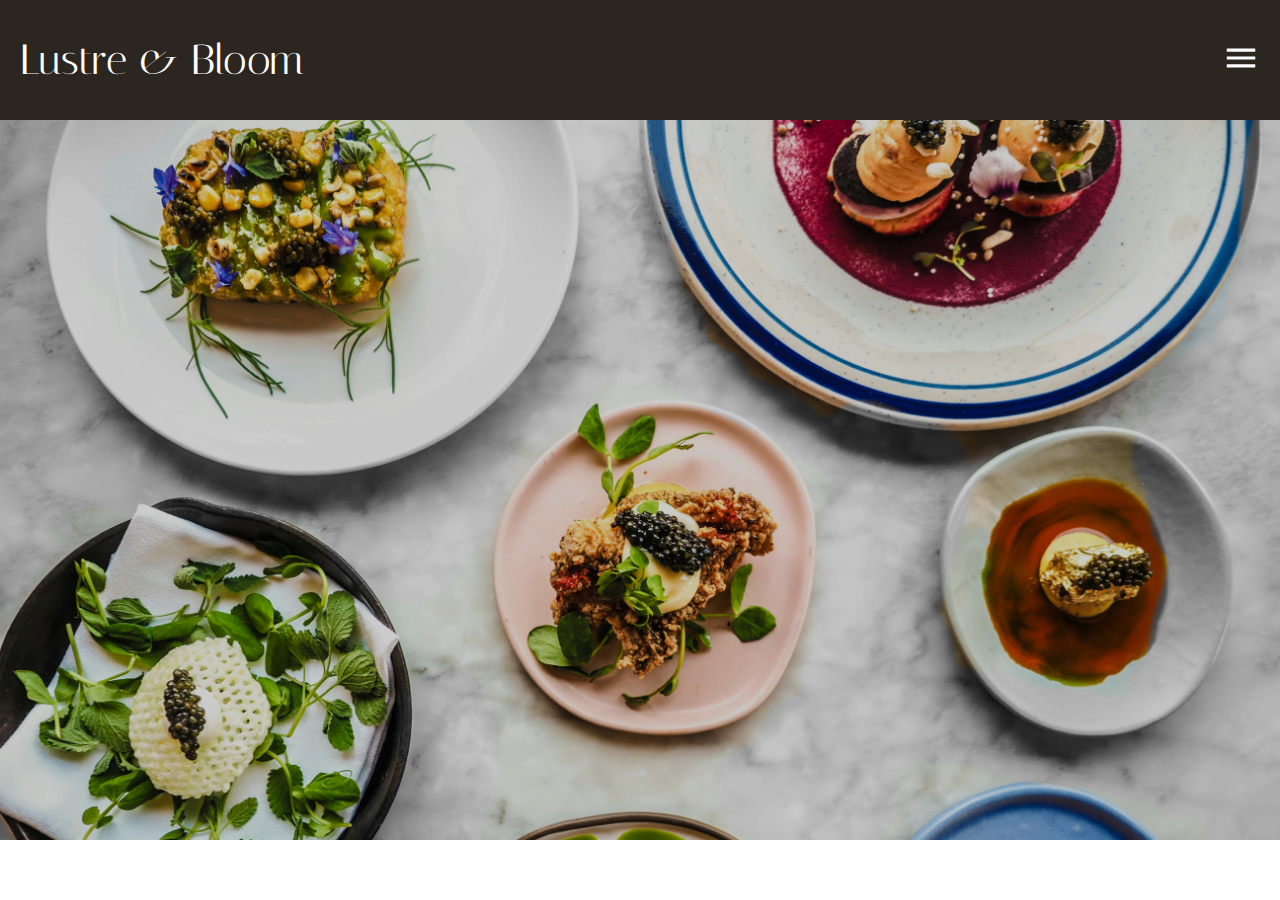
==== index.html @ 5d09604d "initial commit" ====
<!DOCTYPE html>
<html lang="en">
<head>
    <meta charset="UTF-8">
    <meta name="viewport" content="width=device-width, initial-scale=1.0">
    <link rel="stylesheet" href="./style.css">
    <title>Lustre & Bloom</title>
</head>
<body>
    <header>
        <div class="nav-brand-container">
            <div class="brand">
                <h1 class="brand-name">Lustre & Bloom</h1>
            </div>
            <div>
                <input type="checkbox" id="active-menu" class="menu-toggle">
                <label for="active-menu" class="open-menu">
                    <svg xmlns="http://www.w3.org/2000/svg" height="38px" viewBox="0 -960 960 960" width="38px" fill="#5f6368"><path d="M120-240v-80h720v80H120Zm0-200v-80h720v80H120Zm0-200v-80h720v80H120Z"/></svg>
                </label>
                <label for="active-menu" class="close-outer-menu">
                    <svg xmlns="http://www.w3.org/2000/svg" height="38px" viewBox="0 -960 960 960" width="38px" fill="#5f6368"><path d="m256-200-56-56 224-224-224-224 56-56 224 224 224-224 56 56-224 224 224 224-56 56-224-224-224 224Z"/></svg>
                </label>
                <nav>
                    <label for="active-menu" class="close-menu">
                        <svg xmlns="http://www.w3.org/2000/svg" height="38px" viewBox="0 -960 960 960" width="38px" fill="#5f6368"><path d="m256-200-56-56 224-224-224-224 56-56 224 224 224-224 56 56-224 224 224 224-56 56-224-224-224 224Z"/></svg>
                    </label>
                    <div class="container-nav-links">
                        <ul>
                            <li><a class="home" href="./index.html">Home</a></li>
                            <li><a href="./lustre_bloom/menu.html">Menu and Wine List</a></li>
                            <li><a href="./lustre_bloom/reservations.html">Reservations</a></li>
                            <li><a href="./lustre_bloom/gallery.html">Gallery</a></li>
                            <li><a href="./lustre_bloom/contact.html">Contact Us</a></li>
                        </ul>
                    </div>
                </nav>
            </div>
        </div>
        <div class="header_booking">
            <section>
                <div>
                    
                </div>
            </section>
        </div>
    </header>
    <main>

    </main>
    <footer>

    </footer>
</body>
</html>
---- style.css ----
@import url('https://fonts.googleapis.com/css2?family=Italiana&display=swap');

:root{
        --primary-color: #ffffff; 
        --secondary-color-1: #2c2620;  
        --tertiary-color-1: #77613e;
        --text-color: #464b4f;
        --accent-color-1: #cba261;
}

*{
    box-sizing: border-box;
}

*::after,
*::before{
    margin:0;
    padding:0;
    box-sizing: border-box;
}

html{
    font-family: "Italiana", "Times New Roman", Times, serif;
    -webkit-font-smoothing: antialiased;
    -moz-osx-font-smoothing: grayscale;
    scroll-behavior: smooth;
}

html, body{
    margin: 0;
    padding: 0;
    width:100%;
    height: 100%;
}

header, main, footer{
    margin: 0;
    padding: 0;
    width:100%;
}

.nav-brand-container{
    height: 120px;
    width: 100%;
    background-color: var(--secondary-color-1);
    display: flex;
    justify-content: space-between;
    align-items: center;
    padding:0 20px;
}

.brand-name{
    font-size: 42px;
    font-weight: 100;
    color: var(--primary-color);
}

.header_booking{
    position: relative;
    width: 100%;
    min-height: 80vh;
    background-image: url(./assets/images/pexels-jerchung-2792186.jpg);
    background-size: cover;
    filter: brightness(2);
}
.header_booking::before{
    content: '';
    position: absolute;
    top: 0;
    left: 0;
    right: 0;
    bottom: 0;
    background-color: rgba(0, 0, 0, 0.6);
    z-index: 1;
}

nav{
    background-color: var(--secondary-color-1);
    box-shadow: -5px 0 5px rgba(0, 0, 0, 0.25);
    align-items: center;
    flex-direction: column;
    position: fixed;
    display: flex;
    height: 100%;
    width: 300px;
    top: 0;
    right: 0;
    z-index: 10;
    opacity: 0;
    transform: translateX(100%);
    transition: transform 0.9s ease, opacity 0.9s ease;
}

nav ul{
    padding-inline-start: 0;
    list-style-type: none;
}

nav li a{
    font-size: 20px;
    width: 100%;
    padding: 20px 0 30px;
    display: flex;
    align-items: center;
    text-decoration: none;
    color: var(--primary-color);
}

nav li a:hover{
    color: var(--accent-color-1);
}

label svg{
    fill: var(--primary-color);
}

#active-menu{
    display: none;
}

  
.open-menu {
    display: block;
    opacity: 1;
    transition: opacity 1s ease-out;
}
  
.close-outer-menu {
    display: none;
    opacity: 0;
    transition: opacity 0.9s ease-in;
}
  
.menu-toggle:checked ~ .open-menu {
    display: none;
    opacity: 0;
}
  
.menu-toggle:checked ~ .close-outer-menu {
    display: block;
    opacity: 1;
}

#active-menu:checked ~ nav{
    transform: translateX(0);
    opacity: 1;
}

.close-menu{
    align-self: flex-start;
    padding: 20px;
}
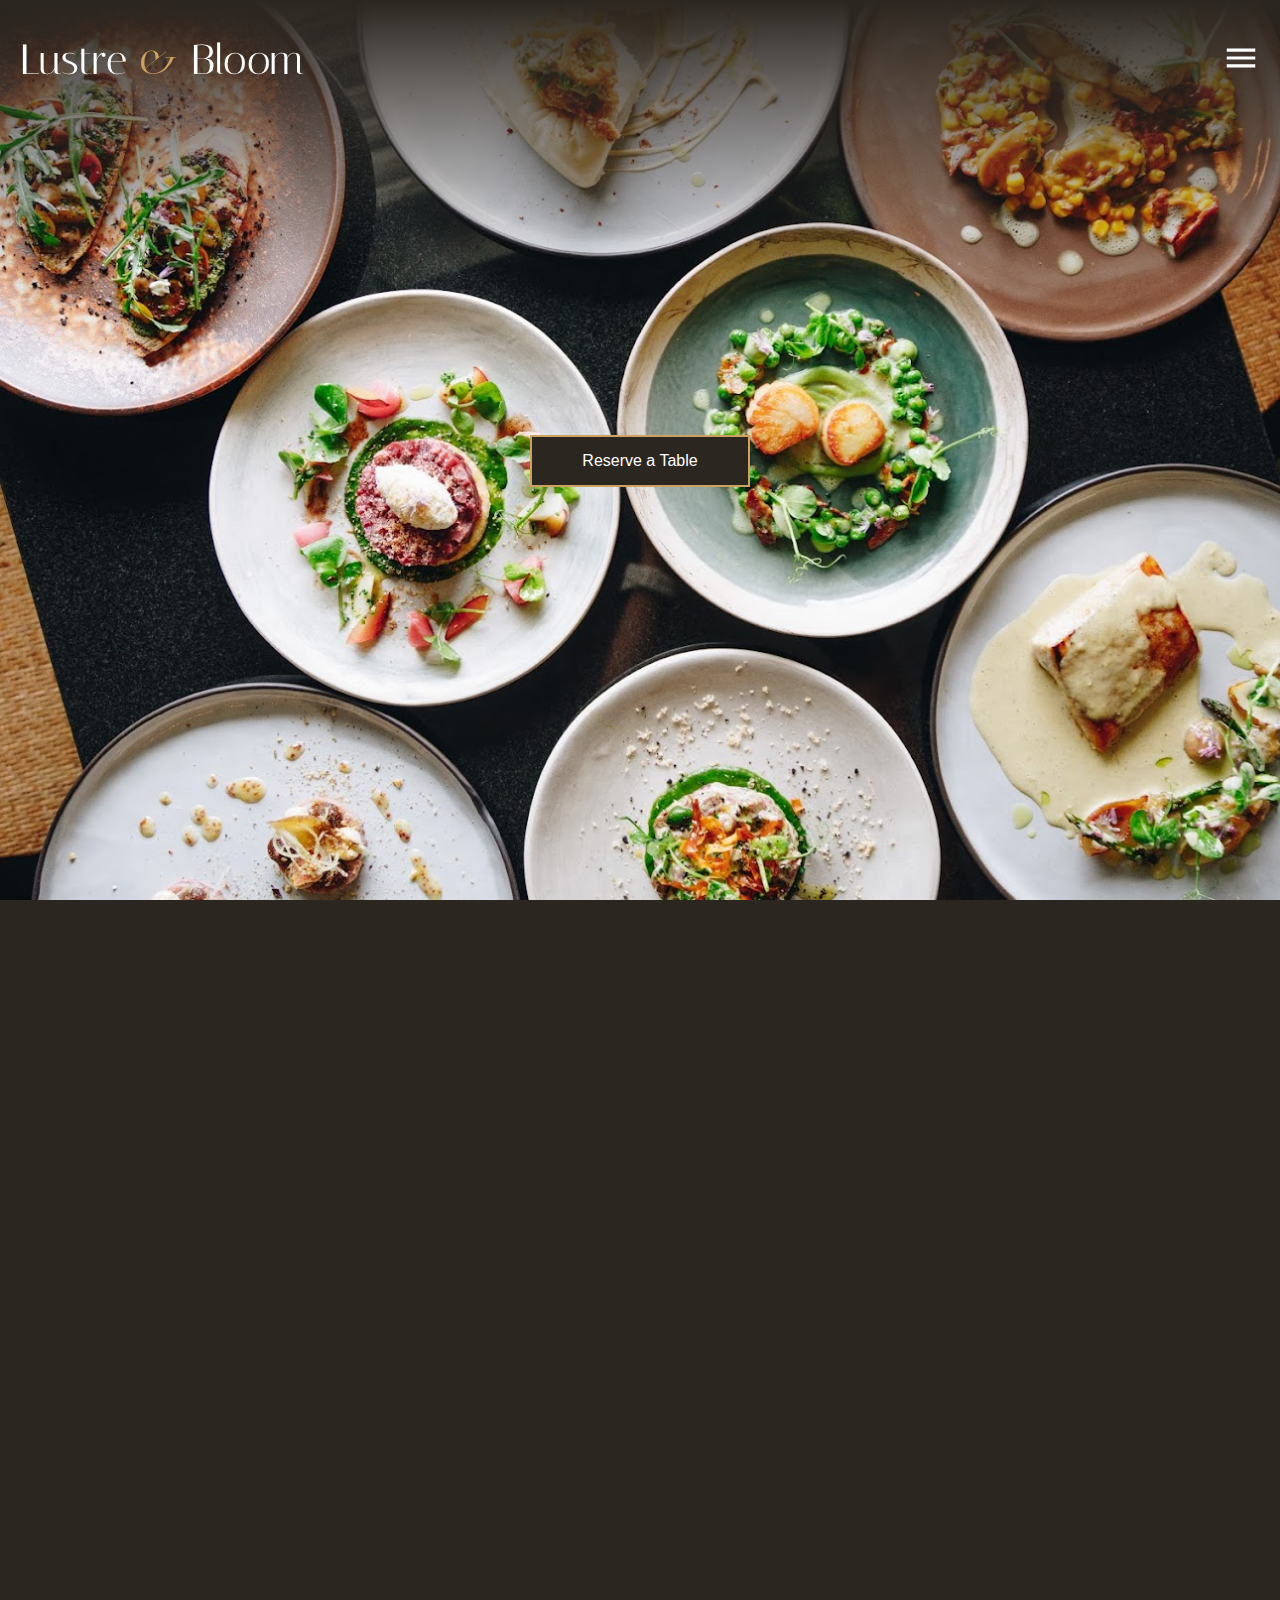
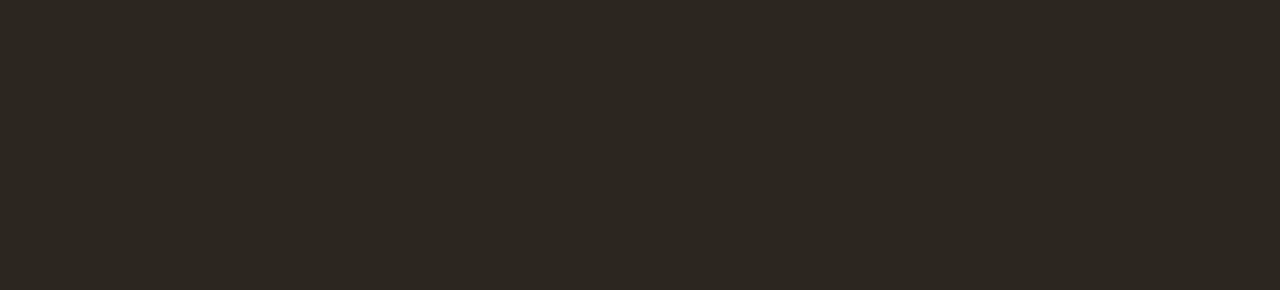
==== commit f176f2f9: "navbar complete" ====
--- a/index.html
+++ b/index.html
@@ -7,10 +7,11 @@
     <title>Lustre & Bloom</title>
 </head>
 <body>
+    
     <header>
-        <div class="nav-brand-container">
+        <div class="nav-brand-container nav-brand-fixed">
             <div class="brand">
-                <h1 class="brand-name">Lustre & Bloom</h1>
+                <h1 class="brand-name">Lustre <span class="and">&</span> Bloom</h1>
             </div>
             <div>
                 <input type="checkbox" id="active-menu" class="menu-toggle">
@@ -37,18 +38,22 @@
             </div>
         </div>
         <div class="header_booking">
-            <section>
-                <div>
-                    
-                </div>
+            <section class="booking-container">
+                <h1></h1>
+                <button class="button-booking">Reserve a Table</button> 
             </section>
         </div>
     </header>
     <main>
+        <section class="about">
 
+        </section>
+        <section></section>
+        <section></section>
     </main>
     <footer>
 
     </footer>
+    <script src="code.js"></script>
 </body>
 </html>--- a/style.css
+++ b/style.css
@@ -9,6 +9,7 @@
 }
 
 *{
+    /* border: 2px solid aqua; */
     box-sizing: border-box;
 }
 
@@ -39,14 +40,29 @@
     width:100%;
 }
 
+
+
 .nav-brand-container{
+    position: fixed;
     height: 120px;
     width: 100%;
-    background-color: var(--secondary-color-1);
+    top: 0;               
+    background-color: transparent;
     display: flex;
     justify-content: space-between;
     align-items: center;
     padding:0 20px;
+    z-index: 100;
+    transition: background-color 0.2s ease-in;
+}
+
+body.scroll .nav-brand-container{
+    background-color: #2c2620; 
+}
+
+
+.and{
+    color: var(--accent-color-1);
 }
 
 .brand-name{
@@ -56,13 +72,31 @@
 }
 
 .header_booking{
+    display: flex;
+    justify-content: center;
+    align-items: center;
     position: relative;
     width: 100%;
-    min-height: 80vh;
-    background-image: url(./assets/images/pexels-jerchung-2792186.jpg);
+    min-height: 100vh;
+    background-image: url(./assets/images/image_1.jpg);
     background-size: cover;
-    filter: brightness(2);
-}
+}
+
+/* .header_booking .booking-container{
+    background-color: var(--accent-color-1);
+    width: 250px; 
+    height: 300px; 
+    display: flex;
+    justify-content: center;
+    align-items: center;
+    border-top-left-radius: 100px;
+    border-top-right-radius: 100px; 
+    border-bottom-left-radius: 0; 
+    border-bottom-right-radius: 0; 
+    overflow: hidden;
+    position: relative;
+} */
+
 .header_booking::before{
     content: '';
     position: absolute;
@@ -70,7 +104,7 @@
     left: 0;
     right: 0;
     bottom: 0;
-    background-color: rgba(0, 0, 0, 0.6);
+    background: linear-gradient(to bottom, #2c2620, transparent 30%), url('your-image.jpg') no-repeat center/cover;
     z-index: 1;
 }
 
@@ -85,7 +119,7 @@
     width: 300px;
     top: 0;
     right: 0;
-    z-index: 10;
+  
     opacity: 0;
     transform: translateX(100%);
     transition: transform 0.9s ease, opacity 0.9s ease;
@@ -151,3 +185,17 @@
     padding: 20px;
 }
 
+.button-booking{
+    background-color: var(--secondary-color-1);
+    border: 2px solid var(--accent-color-1);
+    color: var(--primary-color);
+    padding: 15px 50px;
+    font-weight: 500;
+    font-size: 16px;
+}
+
+.about{
+    height: 110vh;
+    background-color: var(--secondary-color-1);
+}
+
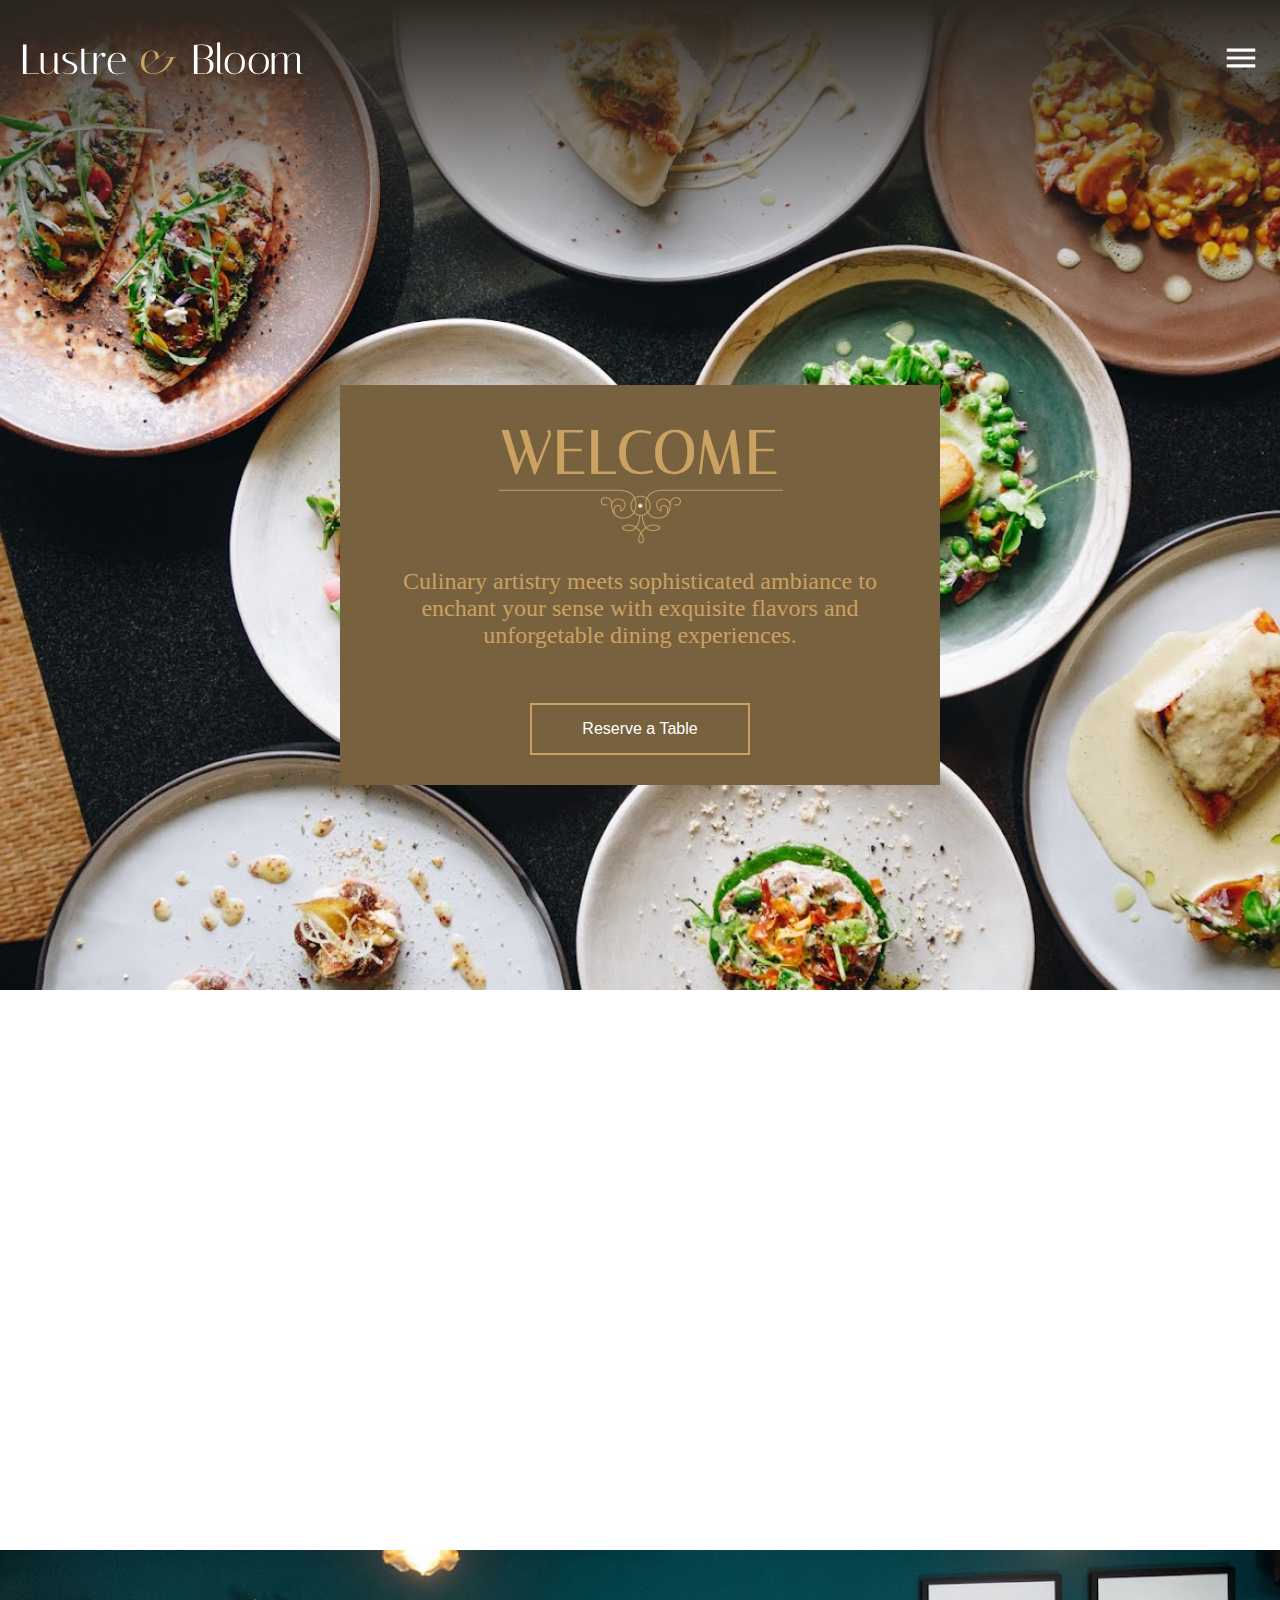
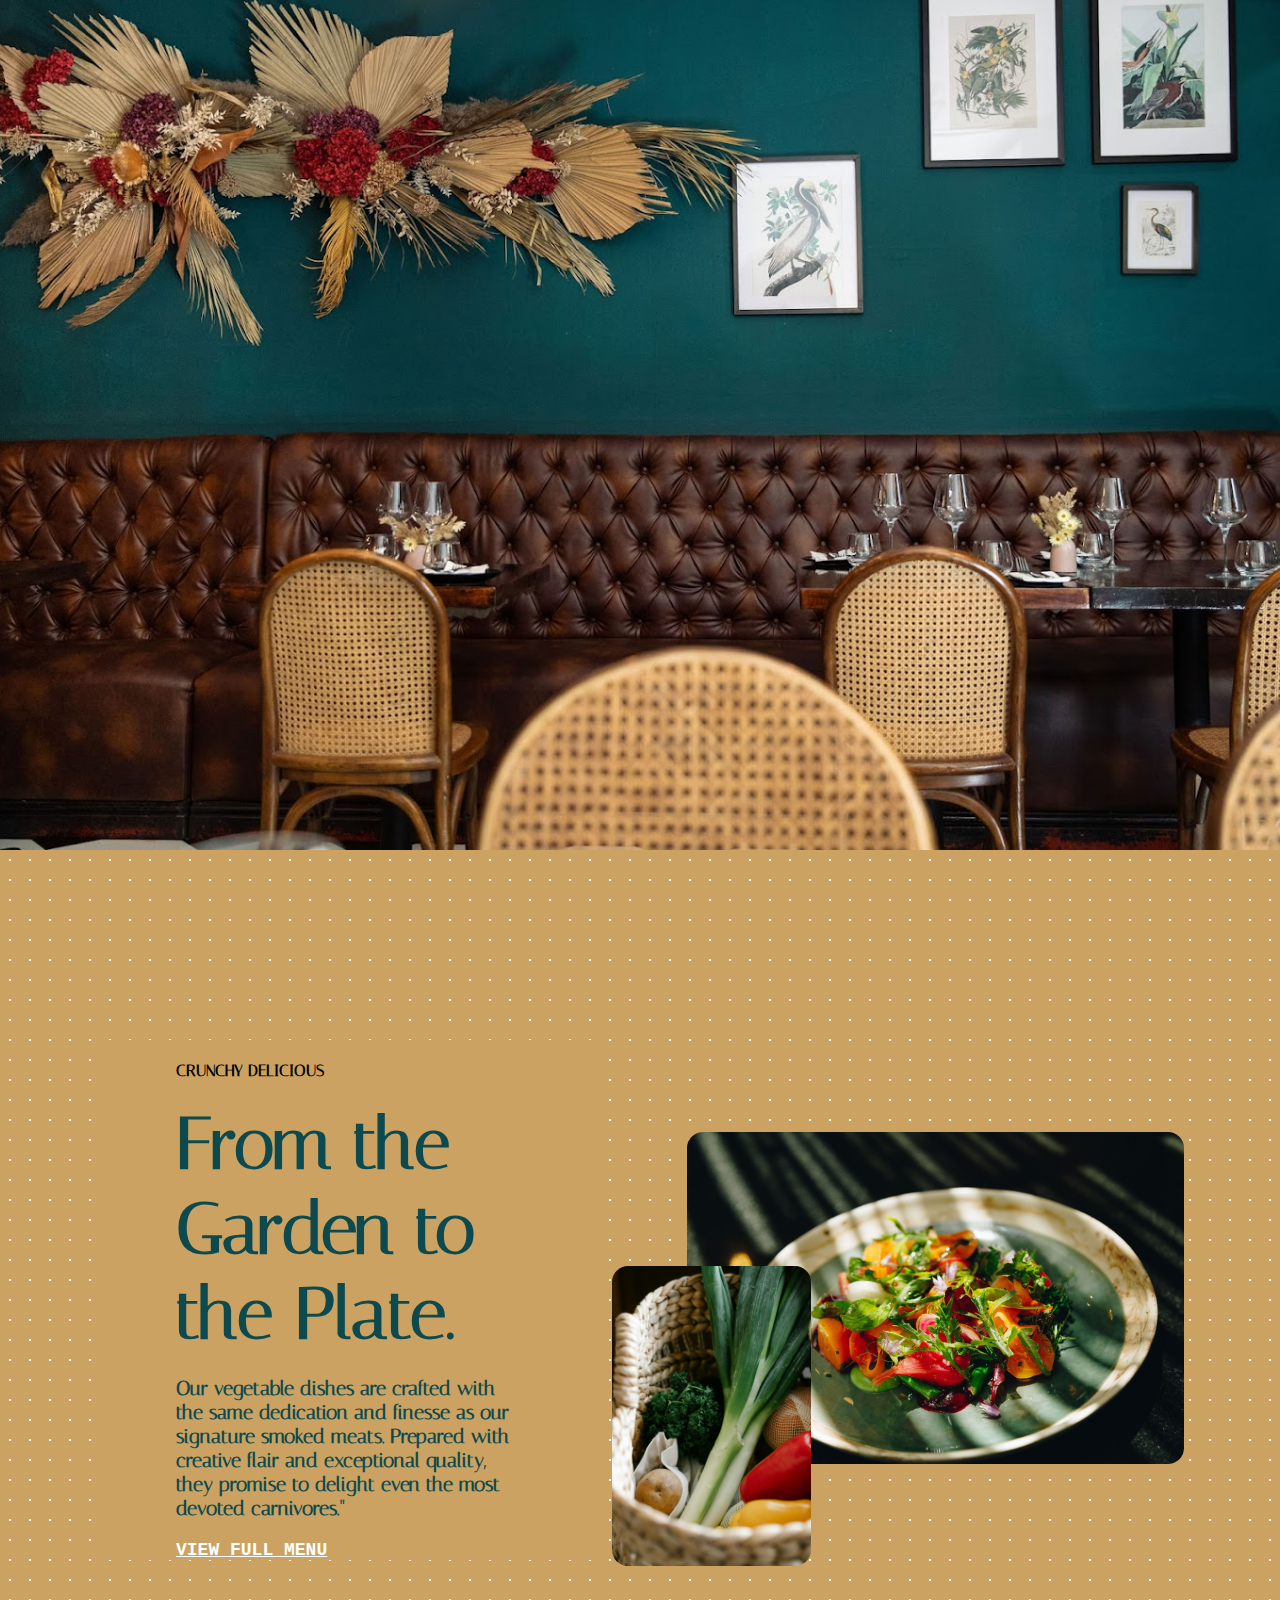
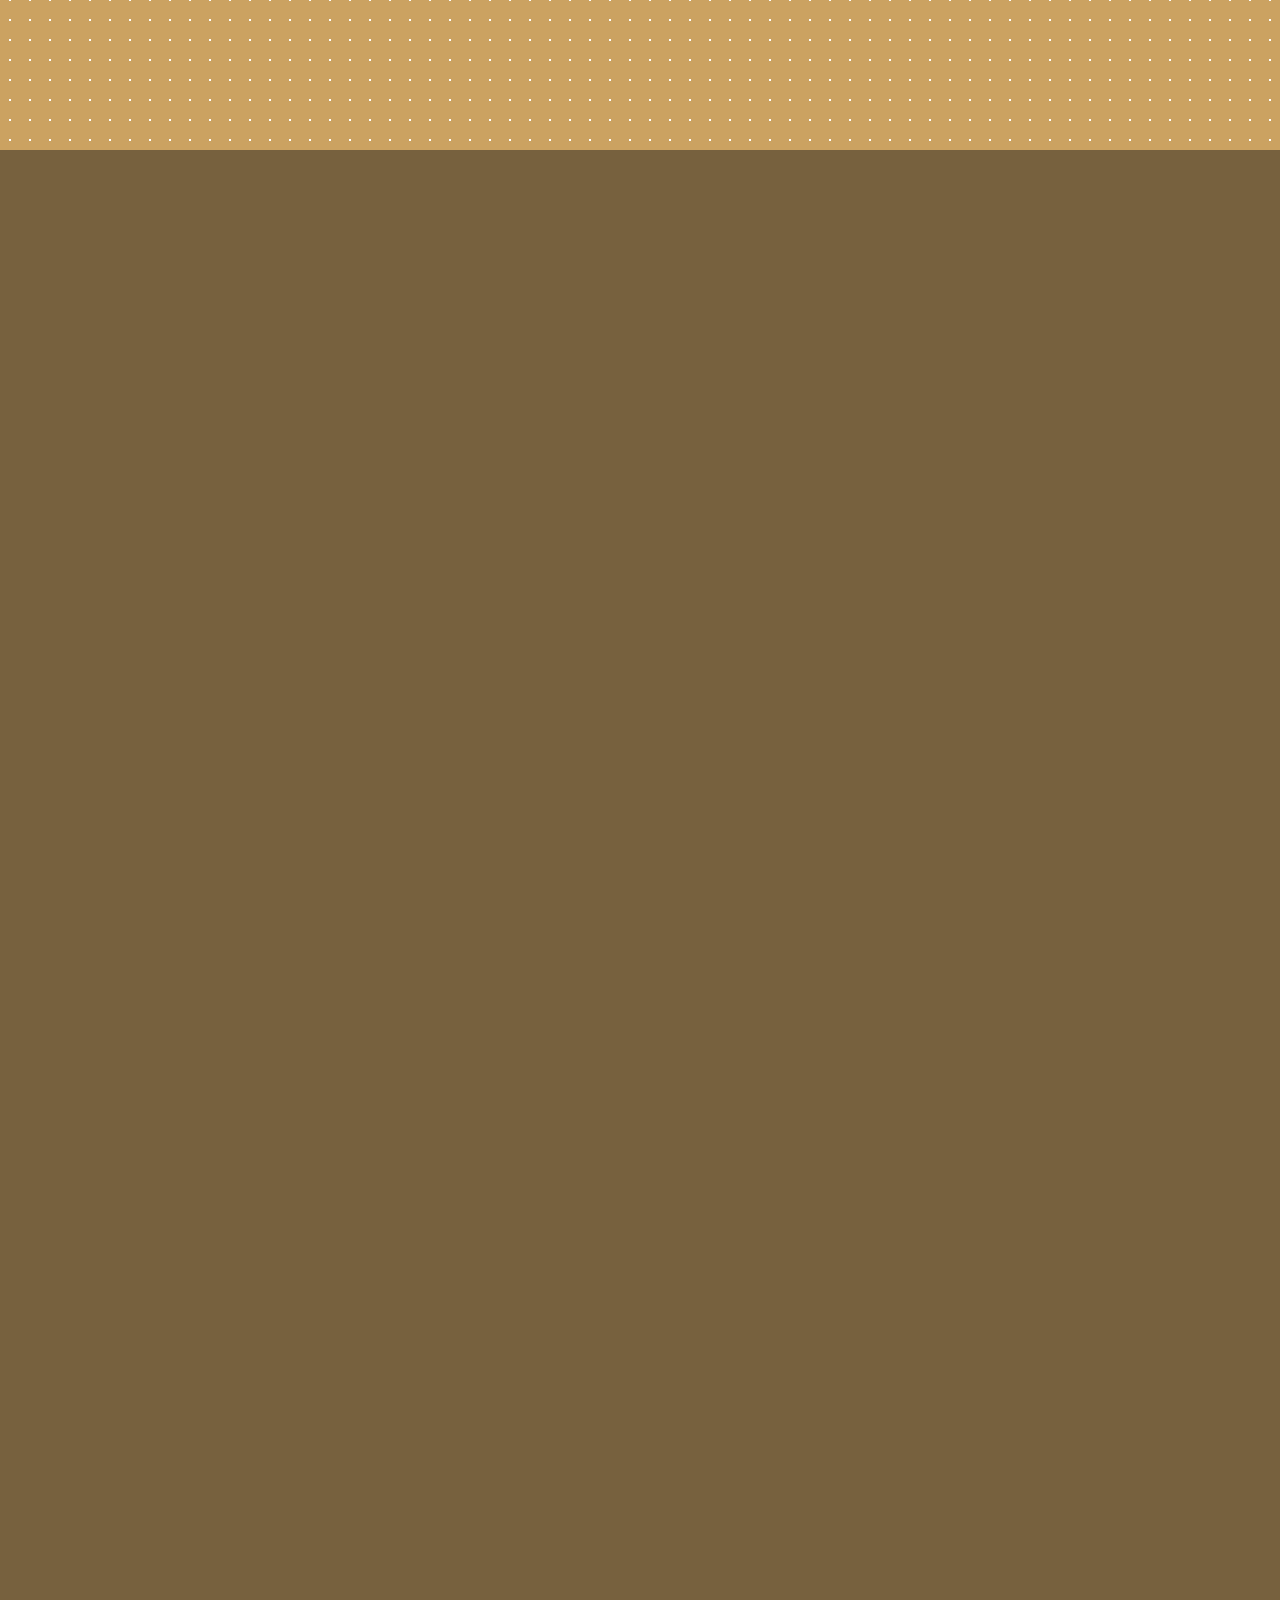
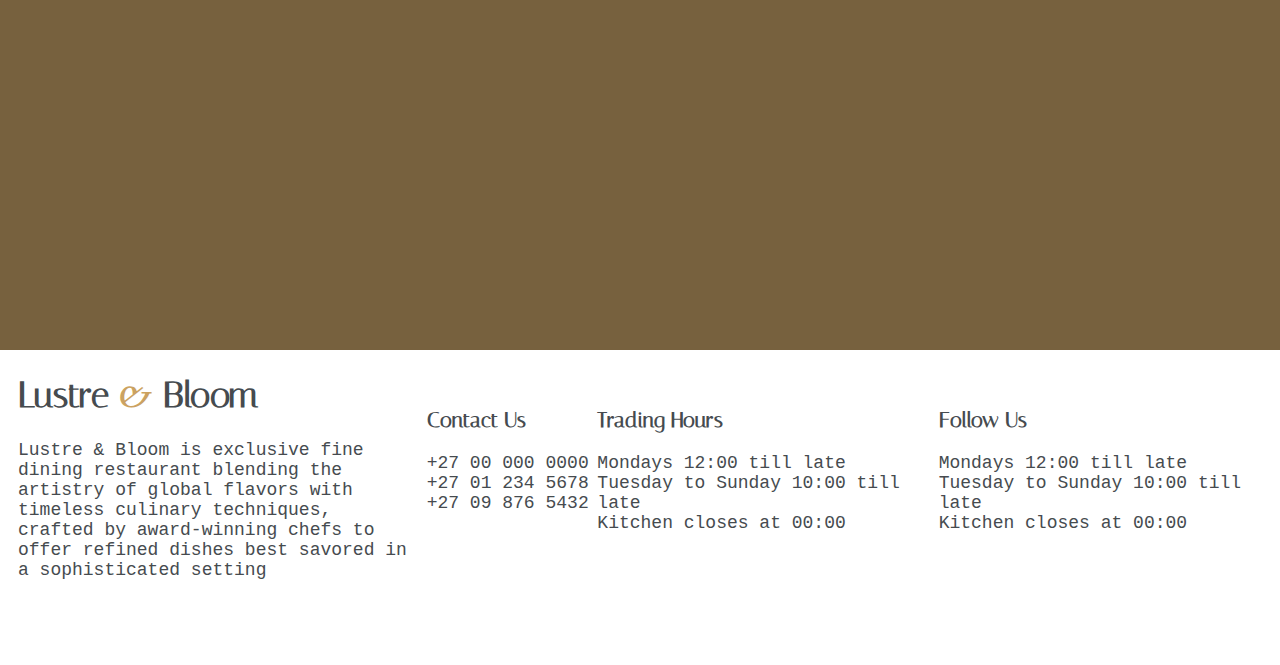
==== commit 1ce4ce82: "homepage" ====
--- a/index.html
+++ b/index.html
@@ -7,7 +7,6 @@
     <title>Lustre & Bloom</title>
 </head>
 <body>
-    
     <header>
         <div class="nav-brand-container nav-brand-fixed">
             <div class="brand">
@@ -39,20 +38,91 @@
         </div>
         <div class="header_booking">
             <section class="booking-container">
-                <h1></h1>
-                <button class="button-booking">Reserve a Table</button> 
+                <div>
+                    <h1 class="welcome-heading">WELCOME</h1>
+                    <img src="./assets/images/h1-1.png" alt="heading_art">
+                    <p class="welcome-paragraph">Culinary artistry meets sophisticated ambiance to enchant your sense with exquisite flavors and unforgetable dining experiences.</p>
+                </div>
+                <div>
+                    <button class="button-booking">Reserve a Table</button> 
+                </div>
             </section>
         </div>
     </header>
     <main>
-        <section class="about">
-
+        <section id="about">
+            <h2></h2>
         </section>
-        <section></section>
-        <section></section>
+        <section id="venue">
+            
+        </section>
+        <section id="food">
+            <div class="food-wrapper">
+                <div class="food-text-wrapper">
+                    <div class="food-subheading">
+                        <h4>CRUNCHY DELICIOUS</h4>
+                    </div>
+                    <div>
+                        <div class="food-text">
+                            <h2 class="food-heading">From the Garden to the Plate.</h2>
+                            <p class="food-paragraph">Our vegetable dishes are crafted with the same dedication and finesse as our signature smoked meats. Prepared with creative flair and exceptional quality, they promise to delight even the most devoted carnivores."</p>
+                        </div>
+                        <div>
+                            <a href="./lustre_bloom/menu.html" class="view-menu">VIEW FULL MENU</a>
+                        </div>
+                    </div>
+                </div>
+                <div class="food-image-container">
+                    <img src="./assets/images/image_5.jpg" alt="" class="large-image">
+                    <img src="./assets/images/pexels-sarah-chai-7262909.jpg" alt="" class="small-image">
+                </div>
+            </div>
+        </section>
+        <section id="drinks">
+            
+        </section>
     </main>
     <footer>
-
+        <div class="footer-container">
+            <div class="footer-brand-wrapper">
+                <div class="footer-brand">
+                    <h1 class="footer-brand-name">Lustre <span class="and">&</span> Bloom</h1>
+                    <div>
+                        <p>Lustre & Bloom is exclusive fine dining restaurant blending the artistry of global flavors with timeless culinary techniques, crafted by award-winning chefs to offer refined dishes best savored in a sophisticated setting</p>
+                     </div>
+                </div>
+            </div>
+            <div class="footer-info">
+                <h3>Contact Us</h3>
+                <div>
+                    +27 00 000 0000
+                    <br>
+                    +27 01 234 5678
+                    <br>
+                    +27 09 876 5432
+                </div>
+            </div>
+            <div class="footer-info">
+                <h3>Trading Hours</h3>
+                <div>
+                    Mondays 12:00 till late
+                    <br>
+                    Tuesday to Sunday 10:00 till late
+                    <br>
+                    Kitchen closes at 00:00
+                </div>
+            </div>
+            <div class="footer-info">
+                <h3>Follow Us</h3>
+                <div>
+                    Mondays 12:00 till late
+                    <br>
+                    Tuesday to Sunday 10:00 till late
+                    <br>
+                    Kitchen closes at 00:00
+                </div>
+            </div>
+        </div>
     </footer>
     <script src="code.js"></script>
 </body>
--- a/style.css
+++ b/style.css
@@ -6,10 +6,10 @@
         --tertiary-color-1: #77613e;
         --text-color: #464b4f;
         --accent-color-1: #cba261;
+        --accent-color-2: #0d4a4f;
 }
 
 *{
-    /* border: 2px solid aqua; */
     box-sizing: border-box;
 }
 
@@ -20,6 +20,10 @@
     box-sizing: border-box;
 }
 
+/* *{
+    border: 2px solid aqua;
+} */
+
 html{
     font-family: "Italiana", "Times New Roman", Times, serif;
     -webkit-font-smoothing: antialiased;
@@ -41,7 +45,6 @@
 }
 
 
-
 .nav-brand-container{
     position: fixed;
     height: 120px;
@@ -77,25 +80,27 @@
     align-items: center;
     position: relative;
     width: 100%;
-    min-height: 100vh;
+    min-height: 110vh;
     background-image: url(./assets/images/image_1.jpg);
     background-size: cover;
 }
 
-/* .header_booking .booking-container{
-    background-color: var(--accent-color-1);
-    width: 250px; 
-    height: 300px; 
-    display: flex;
-    justify-content: center;
-    align-items: center;
-    border-top-left-radius: 100px;
-    border-top-right-radius: 100px; 
+.header_booking .booking-container{
+    background-color: var(--tertiary-color-1);
+    width: 600px; 
+    height: 400px; 
+    margin-top: 20vh;
+    display: flex;
+    flex-direction: column;
+    justify-content: center;
+    align-items: center;
+    /* border-top-left-radius: 120px;
+    border-top-right-radius: 120px;  */
     border-bottom-left-radius: 0; 
     border-bottom-right-radius: 0; 
     overflow: hidden;
     position: relative;
-} */
+} 
 
 .header_booking::before{
     content: '';
@@ -119,7 +124,6 @@
     width: 300px;
     top: 0;
     right: 0;
-  
     opacity: 0;
     transform: translateX(100%);
     transition: transform 0.9s ease, opacity 0.9s ease;
@@ -185,17 +189,164 @@
     padding: 20px;
 }
 
+.welcome-heading{
+    text-transform: uppercase;
+    color: var(--accent-color-1);
+    text-align: center;
+    font-size: 60px;
+    letter-spacing: 2px;
+    margin: 0;
+}
+
+.booking-container{
+    pointer-events: none;
+    display: flex;
+    justify-content: center;
+    align-items: center;
+    padding-top: 2em;
+    padding-inline: 1.5em;
+}
+
+.booking-container div{
+    display: flex;
+    width: 100%;
+    height: 100%;
+    flex-direction: column;
+    align-items: center;
+    justify-content: center;
+}
+
+.welcome-paragraph{
+    text-align: center;
+    color: var(--accent-color-1);
+    font-family: 'Times New Roman', Times, serif;
+    font-size: 24px;
+    font-weight: 500;
+}
+
 .button-booking{
-    background-color: var(--secondary-color-1);
+    background-color: transparent;
+    position: relative;
     border: 2px solid var(--accent-color-1);
     color: var(--primary-color);
     padding: 15px 50px;
     font-weight: 500;
     font-size: 16px;
-}
-
-.about{
-    height: 110vh;
-    background-color: var(--secondary-color-1);
-}
-
+    transition: background-color 0.2s ease-in;
+    z-index: 99;
+    pointer-events: auto; 
+}
+
+.button-booking:hover{
+    background-color: var(--accent-color-1);
+    cursor: pointer;
+}
+
+#about{
+    height: 60vh;
+    background-color: var(--primary-color);
+}
+
+#venue{
+    height: 100vh;
+    background: url('./assets/images/image_14.jpg') no-repeat center/cover;
+}
+
+
+#food{
+    height: 100vh;
+    background-color: var(--accent-color-1);
+    background-image: radial-gradient(
+        circle,
+        #ffffff 10%, 
+        transparent 10% 
+    );
+    background-size: 20px 20px;
+}
+
+.food-wrapper{
+    height: 100%;
+    display: flex;
+    justify-content: center;
+    align-items: center;
+    padding-inline: 6rem;
+    gap: 5rem;
+}
+
+.food-text{
+    color: var(--accent-color-2);
+}
+
+.food-text .food-heading{
+    font-size: 72px;
+    margin: 0;
+    font-weight: 700;
+}
+
+.food-text-wrapper{
+    width: 50%;
+    padding-inline:5rem;
+    background-color: var(--accent-color-1);
+}
+
+.food-image-container{
+    position: relative;
+    width: 50%;
+}
+.large-image{
+    width: 100%;
+    border-radius: 16px;
+}
+.small-image{
+    position: absolute;
+    height: 300px;
+    width: 40%;
+    top: 40%;
+    right: 75%;
+    border-radius: 16px;
+}
+
+.food-paragraph{
+    font-size: 20px;
+    font-weight: 600;
+}
+
+.view-menu{
+    color: var(--primary-color);
+    font-family: 'Courier New', Courier, monospace;
+    font-size: 18px;
+    font-weight: 600;
+}
+
+#drinks{
+    height: 200vh;
+    background-color: var(--tertiary-color-1);
+}
+
+footer{
+    height: 35vh;
+}
+
+.footer-container{
+    display: grid;
+    grid-template-columns: 2.5fr 1fr 2fr 2fr;
+    height: 100%;
+}
+
+.footer-container{
+    height: 100%;
+    font-size: 18px;
+    color: var(--text-color);
+}
+
+.footer-info{
+    padding-top: 2em;
+}
+
+.footer-brand p, .footer-info div{
+    font-family: 'Courier New', Courier, monospace;
+}
+
+.footer-brand{
+    padding-inline: 1em;
+}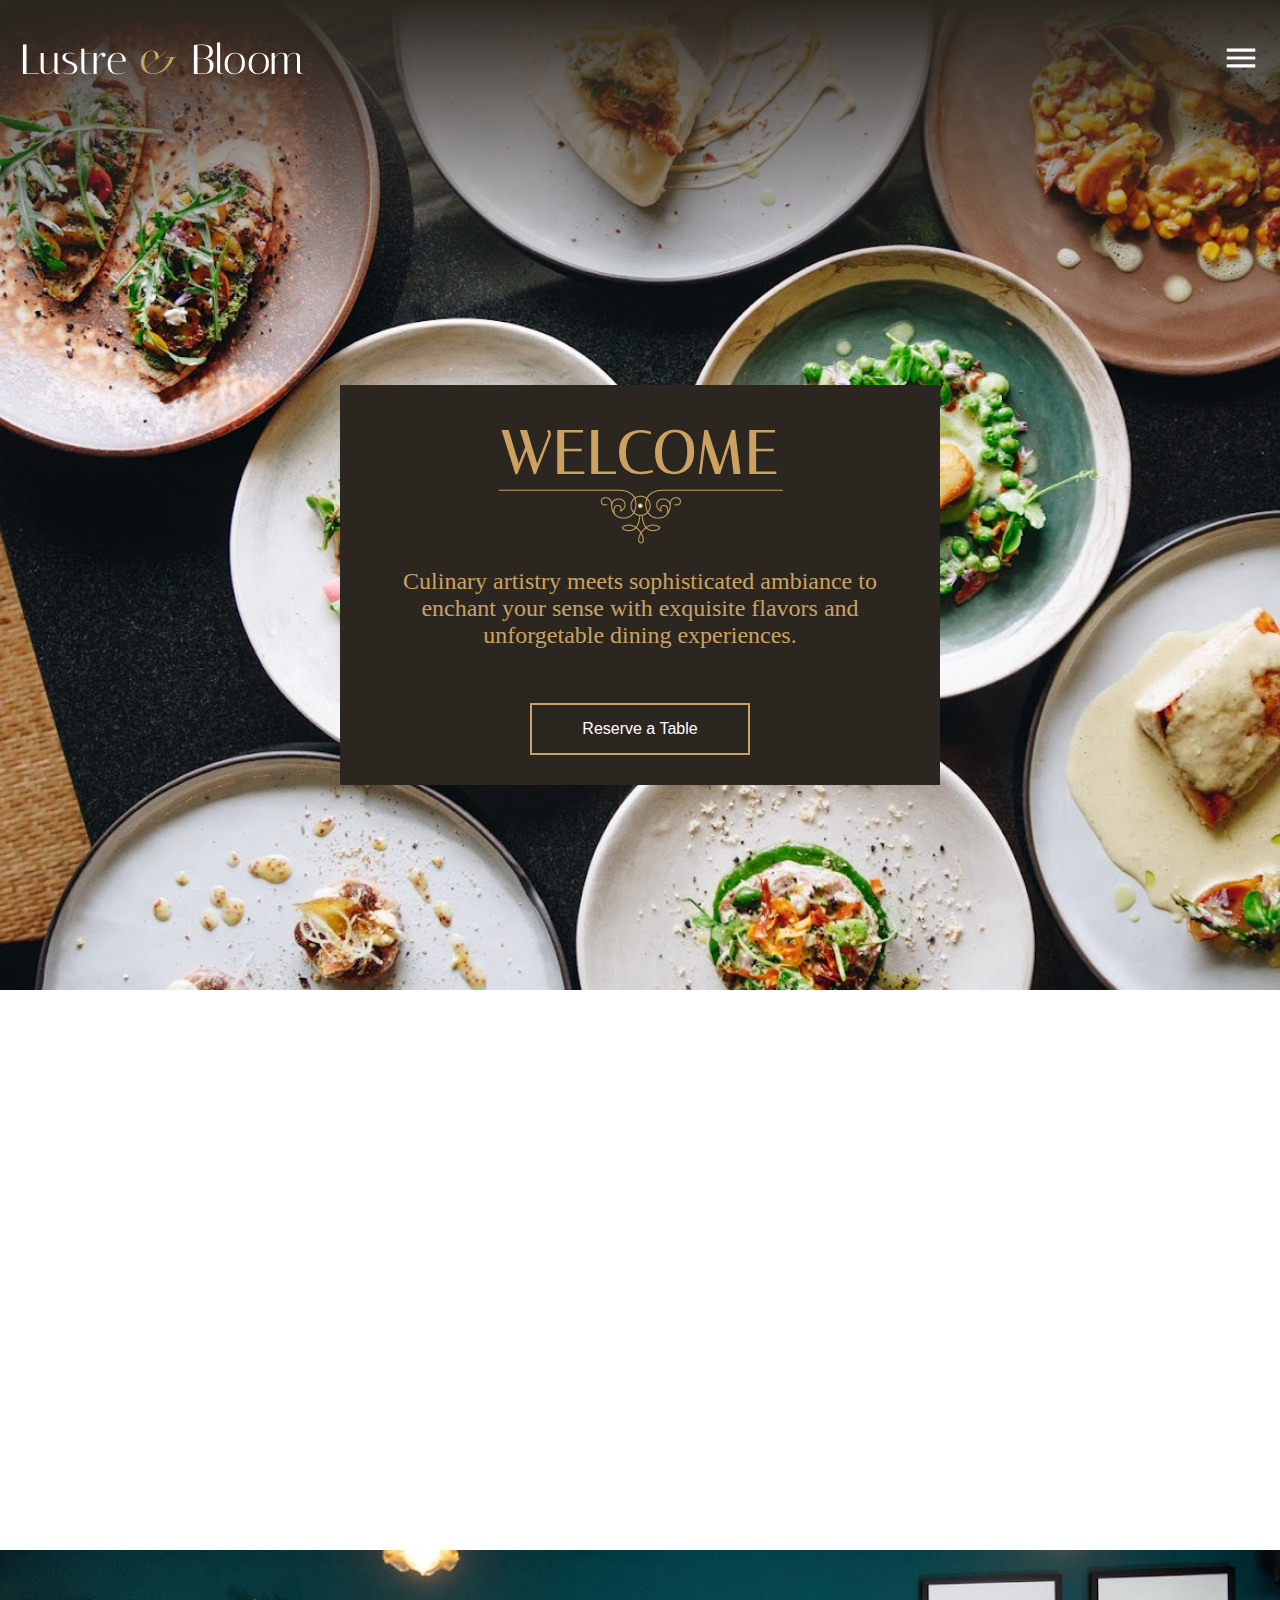
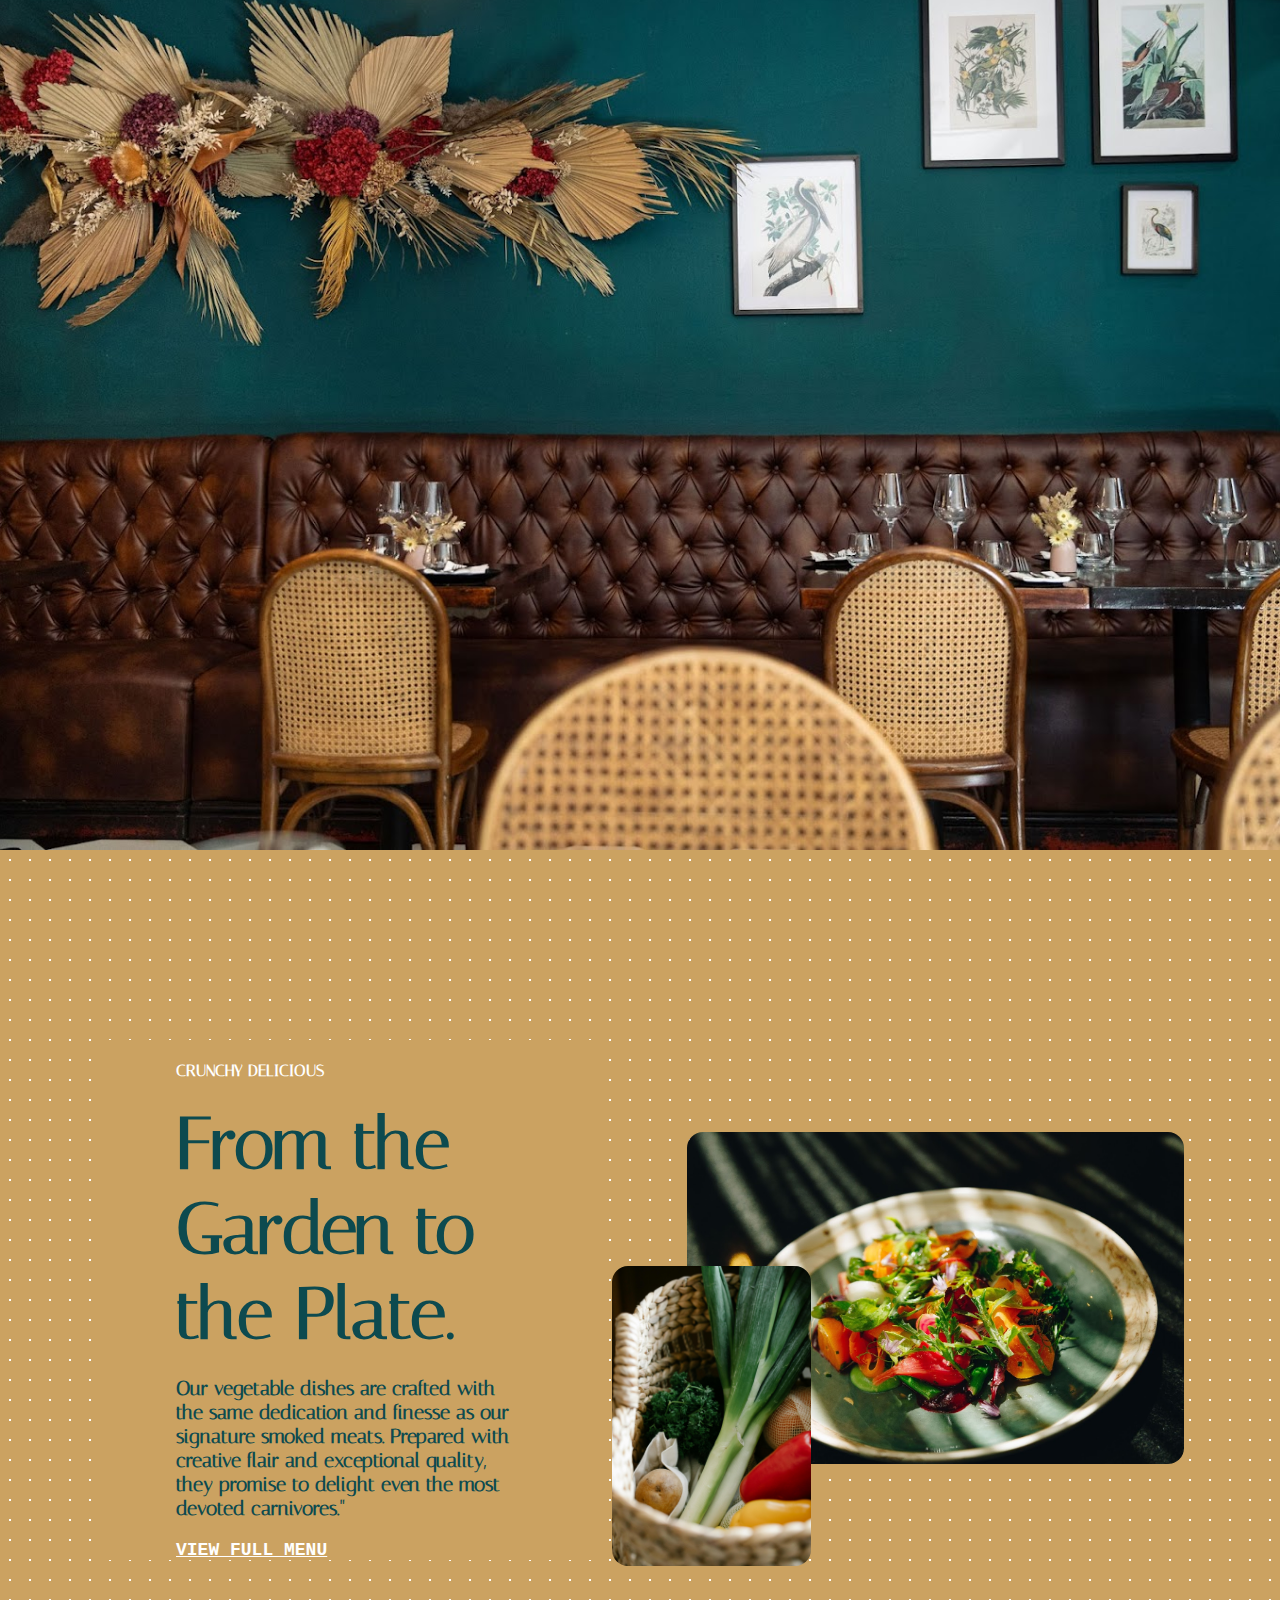
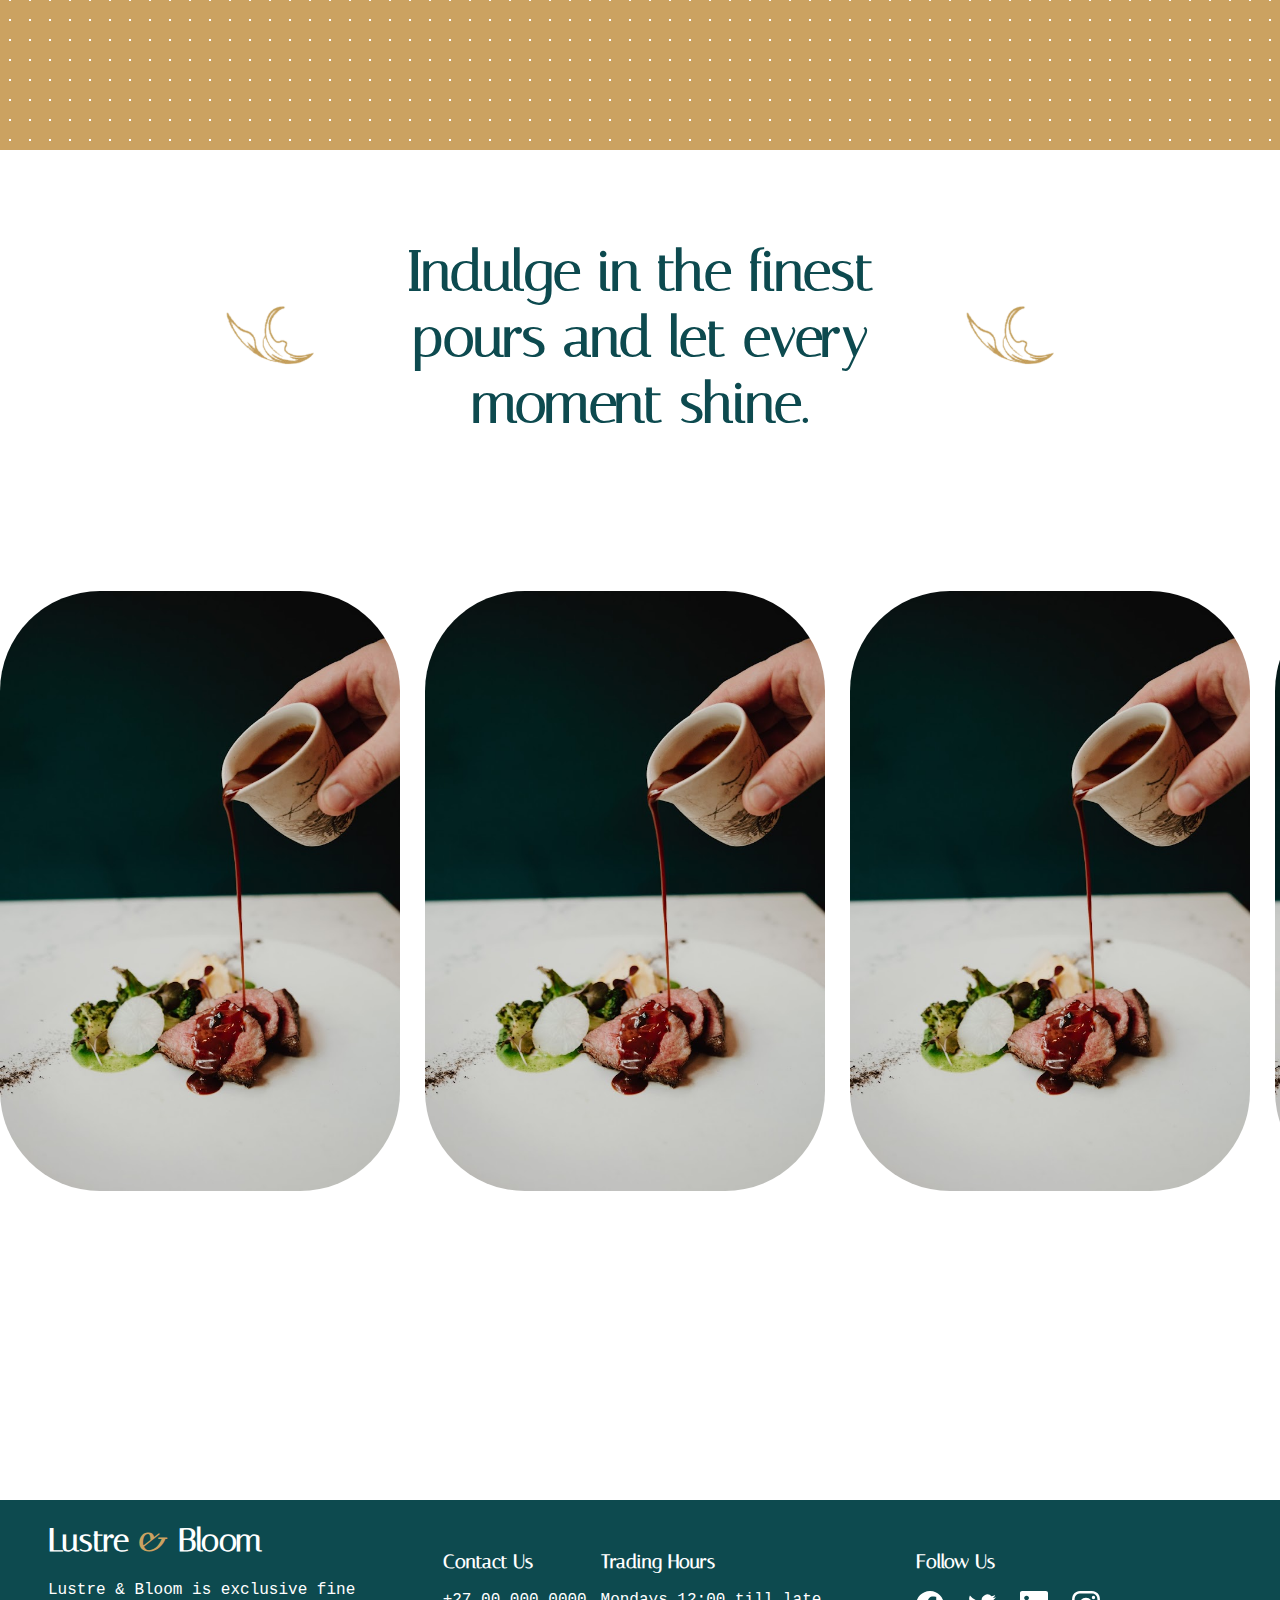
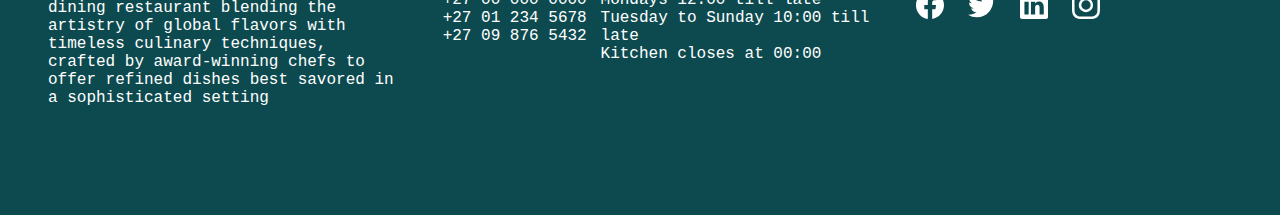
==== commit b59887af: "homepage" ====
--- a/index.html
+++ b/index.html
@@ -5,6 +5,7 @@
     <meta name="viewport" content="width=device-width, initial-scale=1.0">
     <link rel="stylesheet" href="./style.css">
     <title>Lustre & Bloom</title>
+    <link rel="stylesheet" href="./assets/images/cropped-favicon1-1-300x200.png">
 </head>
 <body>
     <header>
@@ -79,7 +80,43 @@
             </div>
         </section>
         <section id="drinks">
-            
+            <div class="drinks-header">
+                <div class="drinks-header-image">
+                    <img src="./assets/images/cropped-favicon1-1-300x200.png" alt="">
+                </div>
+                <div class="drinks-heading">
+                    <h3>
+                        Indulge in the finest pours and let every moment shine.
+                    </h3>
+                </div>
+                <div class="drinks-header-image">
+                    <img src="./assets/images/cropped-favicon1-1-300x200.png" alt="">
+                </div>
+            </div>
+            <div class="slider-container">
+                <div class="slider-wrap">
+                    <div class="slider">
+                        <div class="slider-image">
+                            <img src="./assets/images/image_11.jpg" alt="">
+                        </div>
+                        <div class="slider-image">
+                            <img src="./assets/images/image_11.jpg" alt="">
+                        </div>
+                        <div class="slider-image">
+                            <img src="./assets/images/image_11.jpg" alt="">
+                        </div>
+                        <div class="slider-image">
+                            <img src="./assets/images/image_11.jpg" alt="">
+                        </div>
+                        <div class="slider-image">
+                            <img src="./assets/images/image_11.jpg" alt="">
+                        </div>
+                        <div class="slider-image">
+                            <img src="./assets/images/image_11.jpg" alt="">
+                        </div>
+                </div>    
+                </div>
+            </div>
         </section>
     </main>
     <footer>
@@ -88,7 +125,7 @@
                 <div class="footer-brand">
                     <h1 class="footer-brand-name">Lustre <span class="and">&</span> Bloom</h1>
                     <div>
-                        <p>Lustre & Bloom is exclusive fine dining restaurant blending the artistry of global flavors with timeless culinary techniques, crafted by award-winning chefs to offer refined dishes best savored in a sophisticated setting</p>
+                        <p class="footer-brand-p">Lustre & Bloom is exclusive fine dining restaurant blending the artistry of global flavors with timeless culinary techniques, crafted by award-winning chefs to offer refined dishes best savored in a sophisticated setting</p>
                      </div>
                 </div>
             </div>
@@ -114,12 +151,19 @@
             </div>
             <div class="footer-info">
                 <h3>Follow Us</h3>
-                <div>
-                    Mondays 12:00 till late
-                    <br>
-                    Tuesday to Sunday 10:00 till late
-                    <br>
-                    Kitchen closes at 00:00
+                <div class="social-media-icons">
+                    <svg xmlns="http://www.w3.org/2000/svg" width="28" height="28" fill="currentColor" class="bi bi-facebook" viewBox="0 0 16 16">
+                        <path d="M16 8.049c0-4.446-3.582-8.05-8-8.05C3.58 0-.002 3.603-.002 8.05c0 4.017 2.926 7.347 6.75 7.951v-5.625h-2.03V8.05H6.75V6.275c0-2.017 1.195-3.131 3.022-3.131.876 0 1.791.157 1.791.157v1.98h-1.009c-.993 0-1.303.621-1.303 1.258v1.51h2.218l-.354 2.326H9.25V16c3.824-.604 6.75-3.934 6.75-7.951z"/>
+                    </svg>
+                    <svg xmlns="http://www.w3.org/2000/svg" width="28" height="28" fill="currentColor" class="bi bi-twitter" viewBox="0 0 16 16">
+                        <path d="M5.026 15c6.038 0 9.341-5.003 9.341-9.334 0-.14 0-.282-.006-.422A6.685 6.685 0 0 0 16 3.542a6.658 6.658 0 0 1-1.889.518 3.301 3.301 0 0 0 1.447-1.817 6.533 6.533 0 0 1-2.087.793A3.286 3.286 0 0 0 7.875 6.03a9.325 9.325 0 0 1-6.767-3.429 3.289 3.289 0 0 0 1.018 4.382A3.323 3.323 0 0 1 .64 6.575v.045a3.288 3.288 0 0 0 2.632 3.218 3.203 3.203 0 0 1-.865.115 3.23 3.23 0 0 1-.614-.057 3.283 3.283 0 0 0 3.067 2.277A6.588 6.588 0 0 1 .78 13.58a6.32 6.32 0 0 1-.78-.045A9.344 9.344 0 0 0 5.026 15z"/>
+                    </svg>
+                    <svg xmlns="http://www.w3.org/2000/svg" width="28" height="28" fill="currentColor" class="bi bi-linkedin" viewBox="0 0 16 16">
+                        <path d="M0 1.146C0 .513.526 0 1.175 0h13.65C15.474 0 16 .513 16 1.146v13.708c0 .633-.526 1.146-1.175 1.146H1.175C.526 16 0 15.487 0 14.854V1.146zm4.943 12.248V6.169H2.542v7.225h2.401zm-1.2-8.212c.837 0 1.358-.554 1.358-1.248-.015-.709-.52-1.248-1.342-1.248-.822 0-1.359.54-1.359 1.248 0 .694.521 1.248 1.327 1.248h.016zm4.908 8.212V9.359c0-.216.016-.432.08-.586.173-.431.568-.878 1.232-.878.869 0 1.216.662 1.216 1.634v3.865h2.401V9.25c0-2.22-1.184-3.252-2.764-3.252-1.274 0-1.845.7-2.165 1.193v.025h-.016a5.54 5.54 0 0 1 .016-.025V6.169h-2.4c.03.678 0 7.225 0 7.225h2.4z"/>
+                    </svg>
+                    <svg xmlns="http://www.w3.org/2000/svg" width="28" height="28" fill="currentColor" class="bi bi-instagram" viewBox="0 0 16 16">
+                        <path d="M8 0C5.829 0 5.556.01 4.703.048 3.85.088 3.269.222 2.76.42a3.917 3.917 0 0 0-1.417.923A3.927 3.927 0 0 0 .42 2.76C.222 3.268.087 3.85.048 4.7.01 5.555 0 5.827 0 8.001c0 2.172.01 2.444.048 3.297.04.852.174 1.433.372 1.942.205.526.478.972.923 1.417.444.445.89.719 1.416.923.51.198 1.09.333 1.942.372C5.555 15.99 5.827 16 8 16s2.444-.01 3.298-.048c.851-.04 1.434-.174 1.943-.372a3.916 3.916 0 0 0 1.416-.923c.445-.445.718-.891.923-1.417.197-.509.332-1.09.372-1.942C15.99 10.445 16 10.173 16 8s-.01-2.445-.048-3.299c-.04-.851-.175-1.433-.372-1.941a3.926 3.926 0 0 0-.923-1.417A3.911 3.911 0 0 0 13.24.42c-.51-.198-1.092-.333-1.943-.372C10.443.01 10.172 0 7.998 0h.003zm-.717 1.442h.718c2.136 0 2.389.007 3.232.046.78.035 1.204.166 1.486.275.373.145.64.319.92.599.28.28.453.546.598.92.11.281.24.705.275 1.485.039.843.047 1.096.047 3.231s-.008 2.389-.047 3.232c-.035.78-.166 1.203-.275 1.485a2.47 2.47 0 0 1-.599.919c-.28.28-.546.453-.92.598-.28.11-.704.24-1.485.276-.843.038-1.096.047-3.232.047s-2.39-.009-3.233-.047c-.78-.036-1.203-.166-1.485-.276a2.478 2.478 0 0 1-.92-.598 2.48 2.48 0 0 1-.6-.92c-.109-.281-.24-.705-.275-1.485-.038-.843-.046-1.096-.046-3.233 0-2.136.008-2.388.046-3.231.036-.78.166-1.204.276-1.486.145-.373.319-.64.599-.92.28-.28.546-.453.92-.598.282-.11.705-.24 1.485-.276.738-.034 1.024-.044 2.515-.045v.002zm4.988 1.328a.96.96 0 1 0 0 1.92.96.96 0 0 0 0-1.92zm-4.27 1.122a4.109 4.109 0 1 0 0 8.217 4.109 4.109 0 0 0 0-8.217zm0 1.441a2.667 2.667 0 1 1 0 5.334 2.667 2.667 0 0 1 0-5.334z"/>
+                    </svg>
                 </div>
             </div>
         </div>
--- a/style.css
+++ b/style.css
@@ -11,6 +11,7 @@
 
 *{
     box-sizing: border-box;
+    /* border: 2px solid aqua; */
 }
 
 *::after,
@@ -20,10 +21,6 @@
     box-sizing: border-box;
 }
 
-/* *{
-    border: 2px solid aqua;
-} */
-
 html{
     font-family: "Italiana", "Times New Roman", Times, serif;
     -webkit-font-smoothing: antialiased;
@@ -86,7 +83,7 @@
 }
 
 .header_booking .booking-container{
-    background-color: var(--tertiary-color-1);
+    background-color: var(--secondary-color-1);
     width: 600px; 
     height: 400px; 
     margin-top: 20vh;
@@ -277,6 +274,10 @@
     color: var(--accent-color-2);
 }
 
+.food-subheading{
+    color: var(--primary-color);
+}
+
 .food-text .food-heading{
     font-size: 72px;
     margin: 0;
@@ -319,34 +320,127 @@
 }
 
 #drinks{
-    height: 200vh;
-    background-color: var(--tertiary-color-1);
+    height: 150vh;
+    color: var(--primary-color);
+}
+
+.drinks-header{
+    display: flex;
+    justify-content: center;
+    align-items: center;
+}
+
+#drinks .drinks-heading{
+    width: 50%;
+    padding: 2em;
+}
+
+#drinks .drinks-heading h3{
+    font-size: 56px;
+    text-align: center;
+    color: var(--accent-color-2);
+}
+
+.drinks-header-image img{
+    width: 100px;
+    height: auto;
+}
+
+.slider-container{
+    position: relative;
+    top: 5%;
+    width: 100%;
+    height: 600px;
+    overflow: hidden;
+    cursor: grab;
+}
+
+.slider-wrap{
+    position: absolute;
+    top: 0%;
+    left: 0%;
+    height: 100%;
+    width: 100%;
+    display: grid;
+    grid-template-columns: repeat(6, 1fr);
+    gap: 5px;
+    overflow: scroll;
+}
+
+.slider-image img {
+    -webkit-user-drag: none;
+    -moz-user-drag: none;
+    -o-user-drag: none;
+    user-drag: none;
+    height: 100%;
+    border-radius: 100px;
+}
+
+
+.slider-wrap::-webkit-scrollbar{
+    display: none;
+}
+
+.slider{
+    position: absolute;
+    display: flex;
+    gap: 25px;
+    top: 0;
+    left: 0;
+    height: 100%;
+    width: 3000px;
+    -ms-overflow-style: none;
+    scrollbar-width: none;
+}
+
+.slider-image{
+    position: relative;
+    display: flex;
+    align-items: center;
+    justify-content: center;
 }
 
 footer{
     height: 35vh;
+    background-color: var(--accent-color-2);
 }
 
 .footer-container{
     display: grid;
     grid-template-columns: 2.5fr 1fr 2fr 2fr;
     height: 100%;
-}
-
-.footer-container{
-    height: 100%;
-    font-size: 18px;
     color: var(--text-color);
-}
+    padding-inline: 3em;
+}
+
 
 .footer-info{
     padding-top: 2em;
+    color: var(--primary-color);
 }
 
 .footer-brand p, .footer-info div{
     font-family: 'Courier New', Courier, monospace;
-}
-
-.footer-brand{
-    padding-inline: 1em;
-}+    color: var(--primary-color);
+}
+
+.footer-brand-p{
+    padding-right: 3em;
+}
+
+.footer-brand-name{
+    color: var(--primary-color);
+}
+
+.social-media-icons{
+    display: flex;
+    gap: 1.5em;
+}
+.social-media-icons svg{
+    fill: var(--primary-color);
+}
+
+.social-media-icons svg:hover{
+    fill: var(--text-color);
+    cursor: pointer;
+}
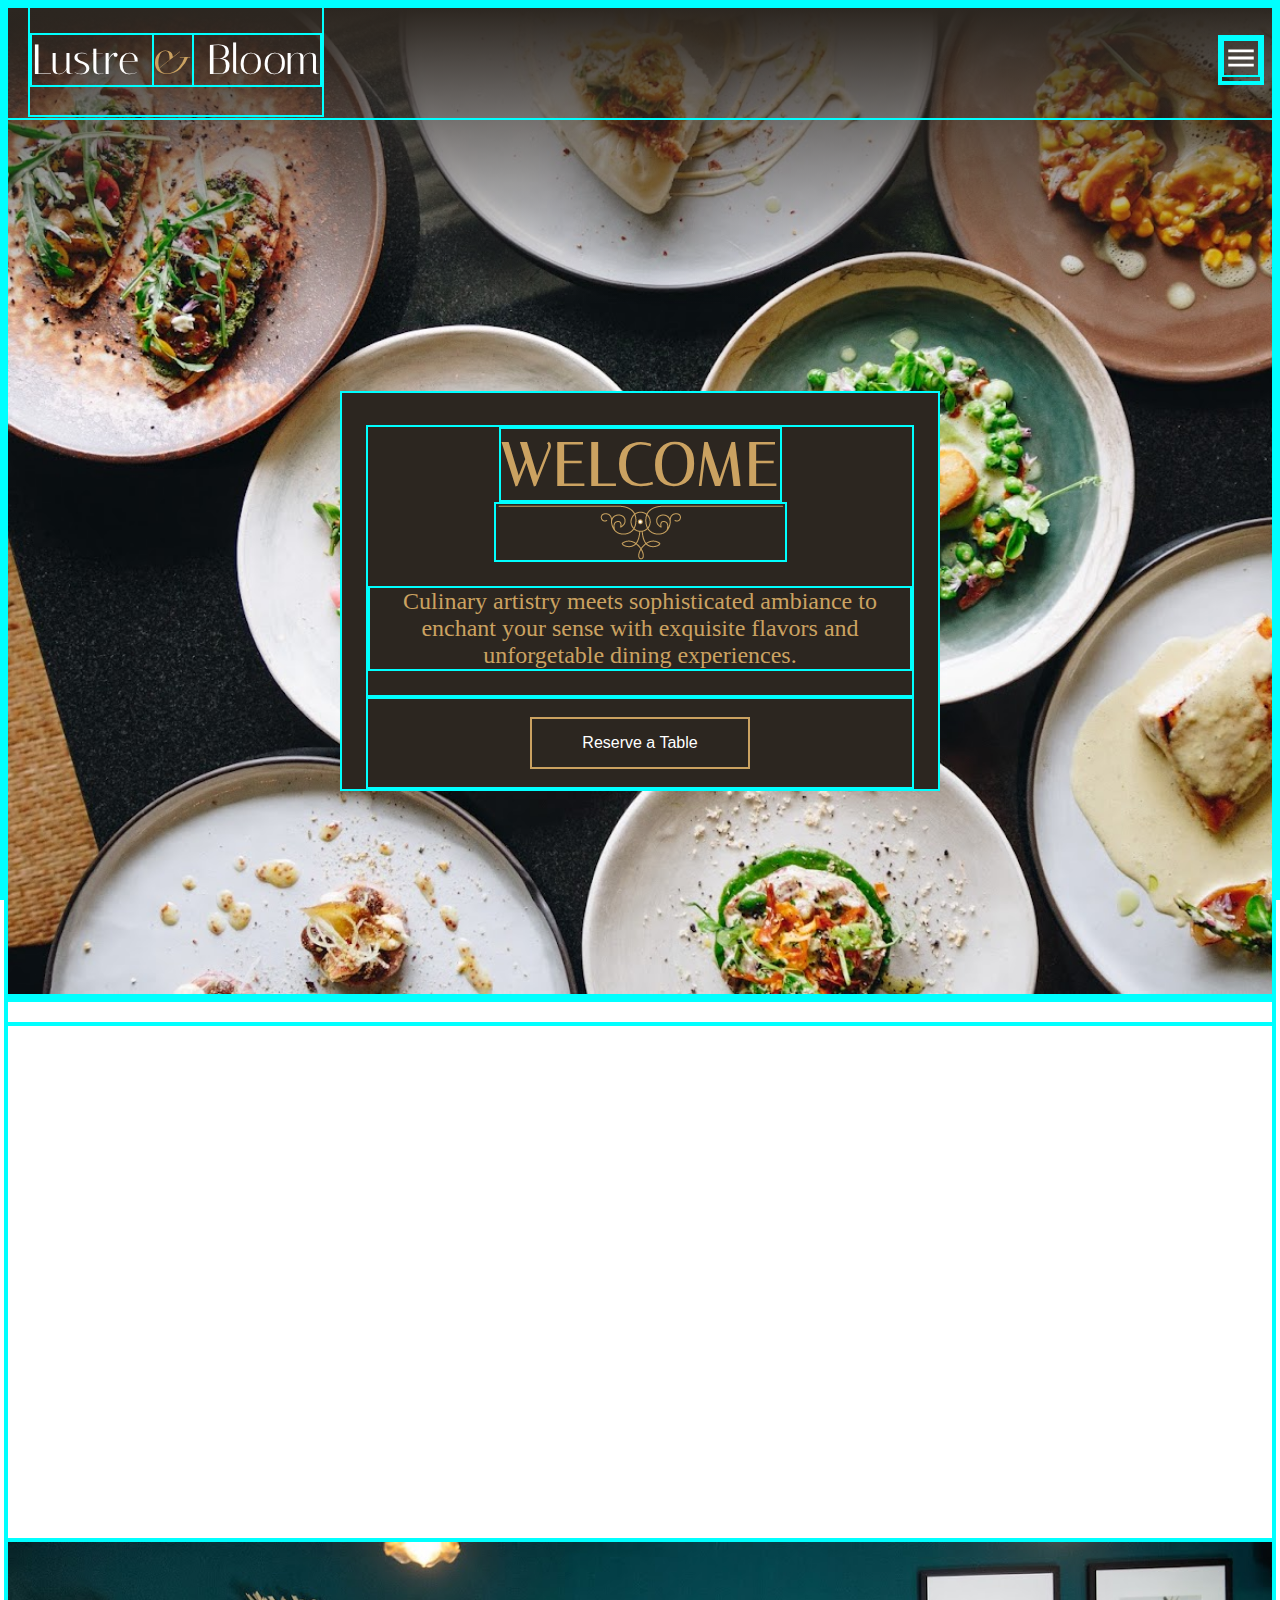
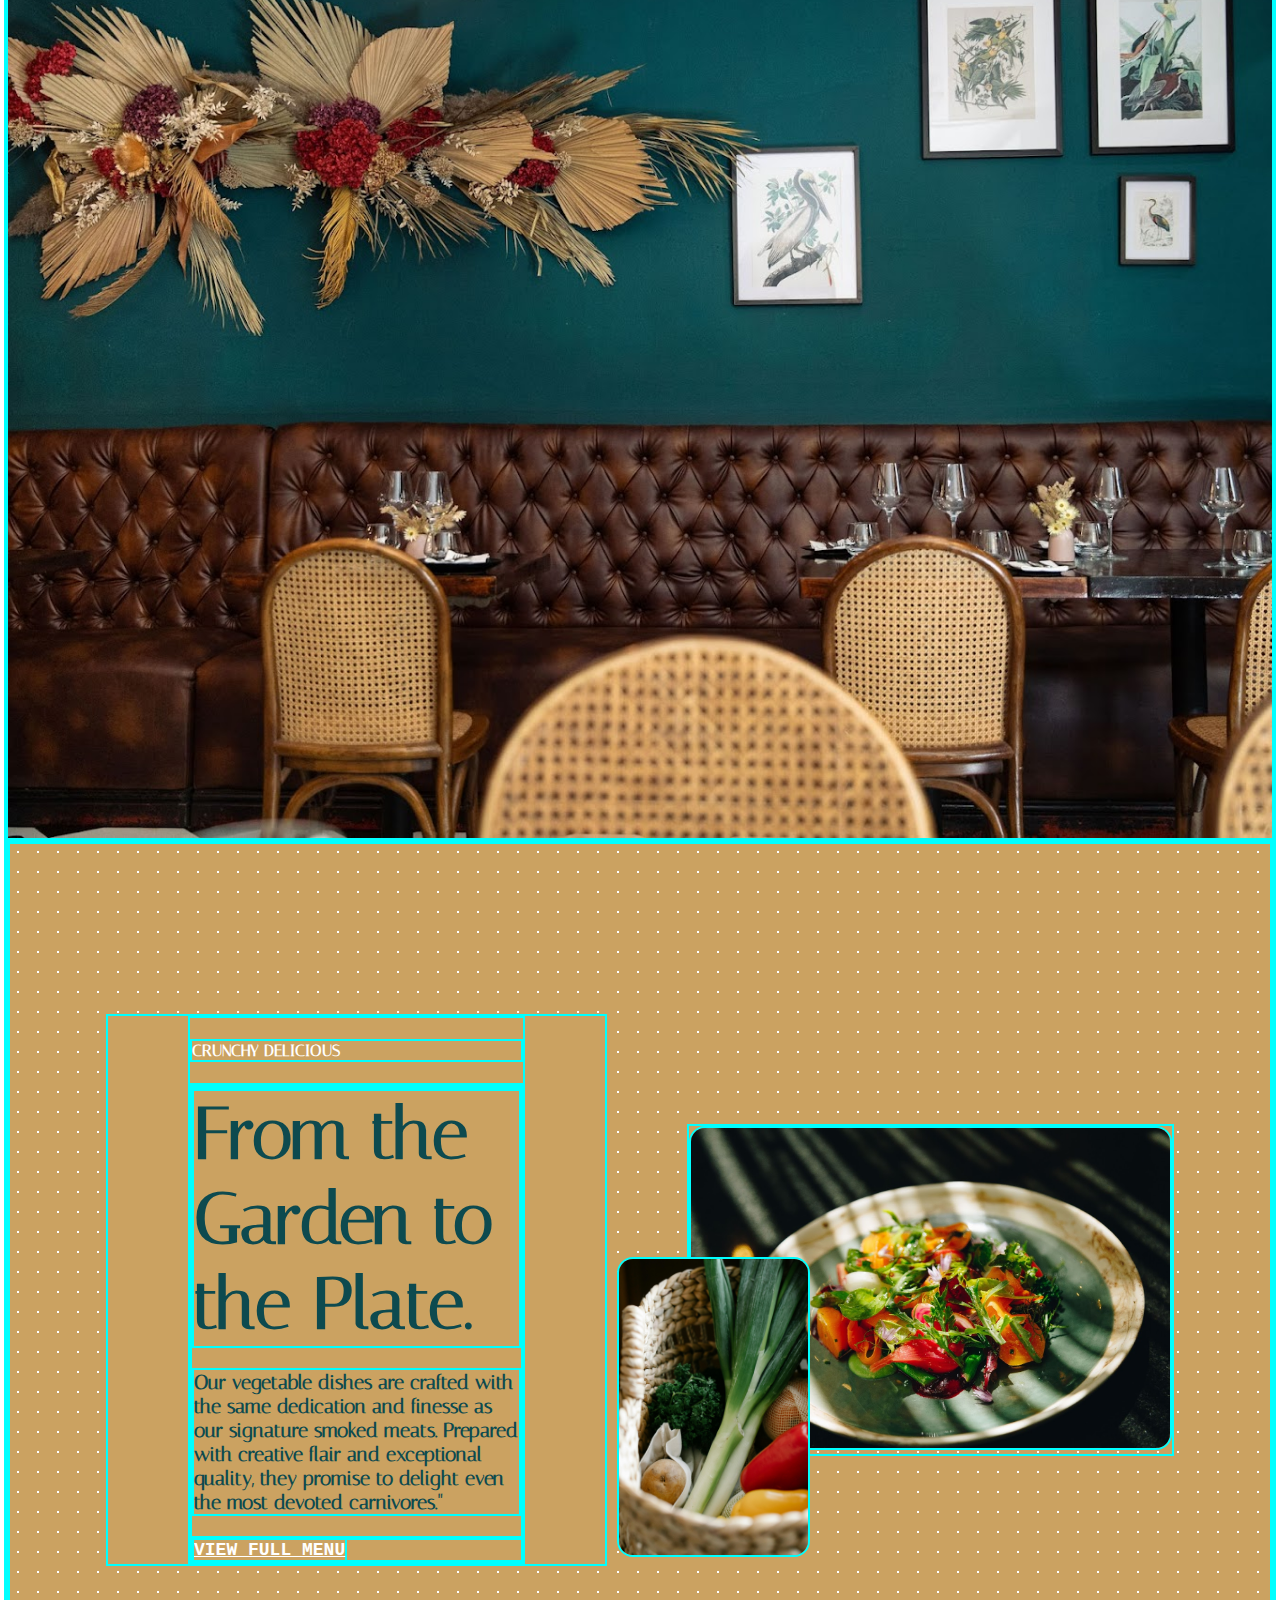
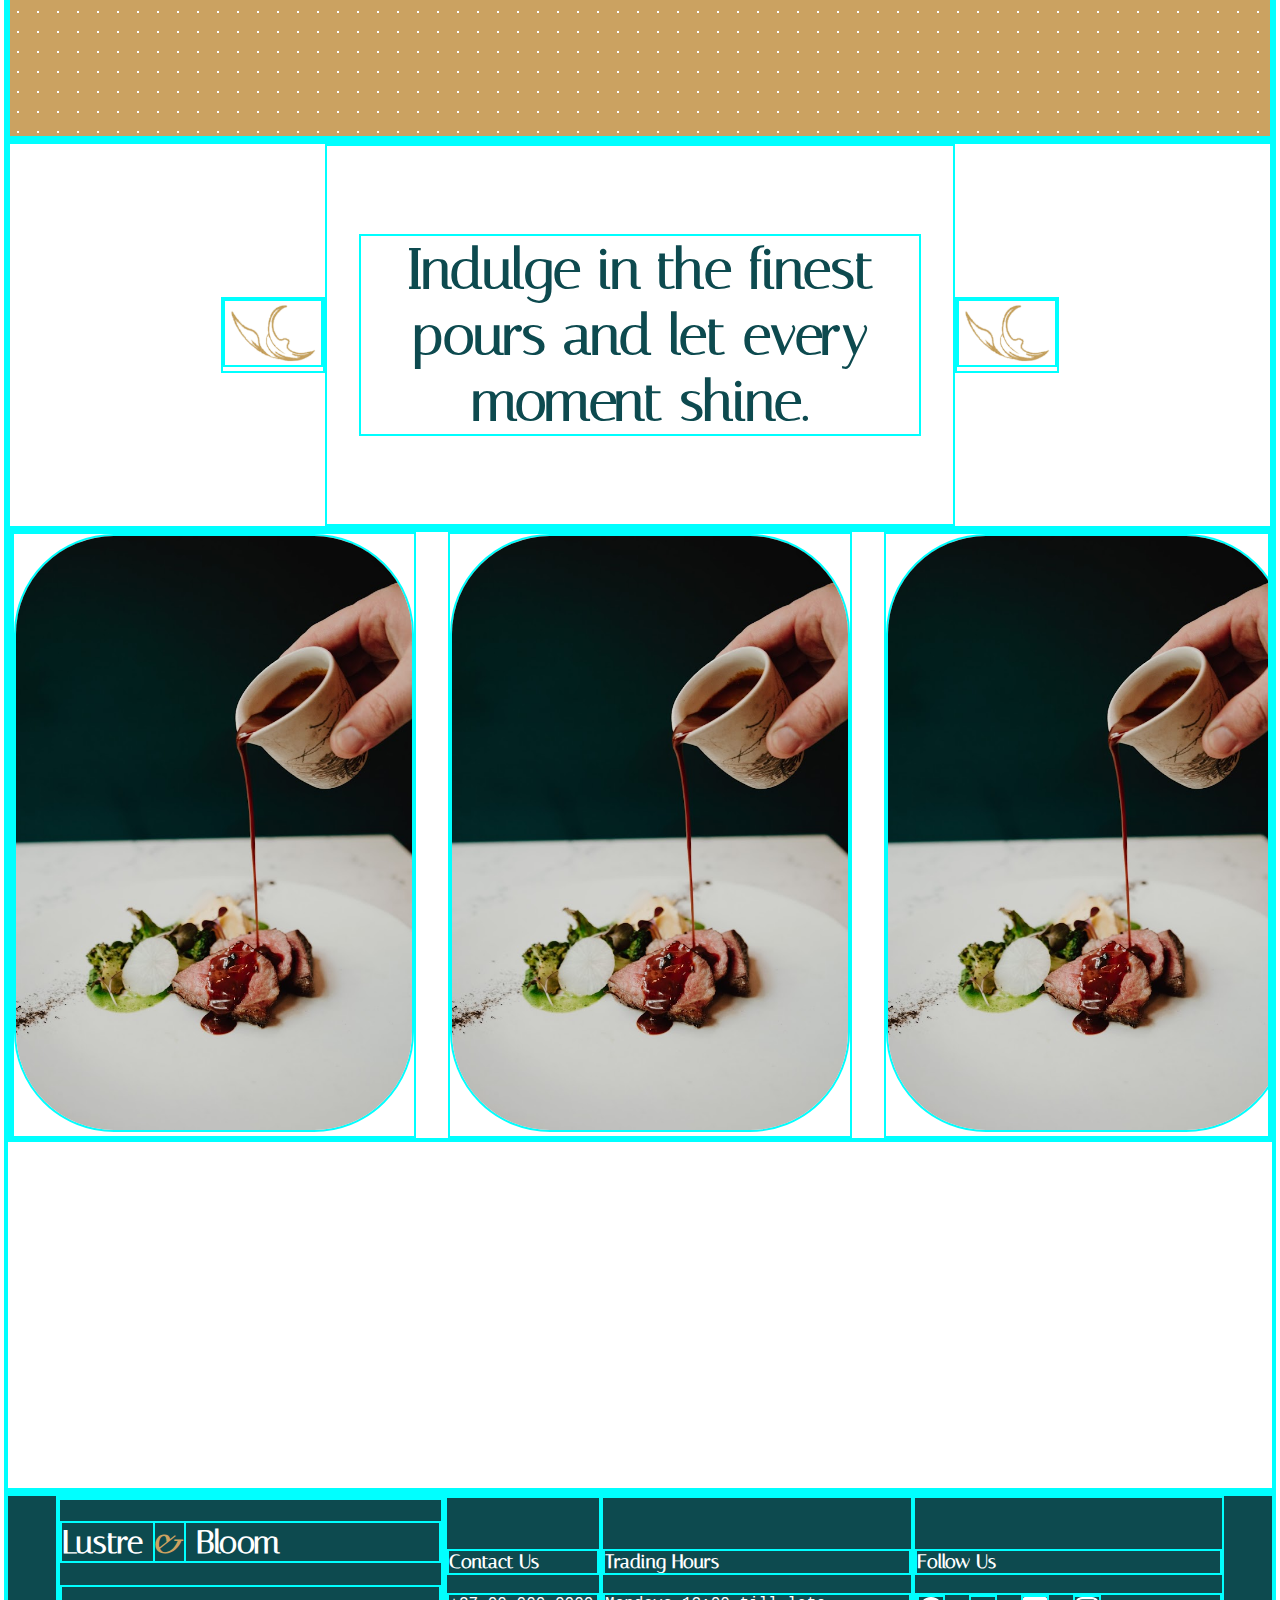
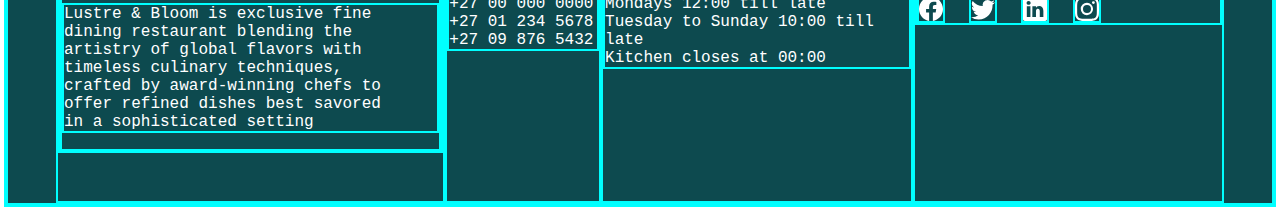
==== commit 0461d906: "slider" ====
--- a/index.html
+++ b/index.html
@@ -5,7 +5,7 @@
     <meta name="viewport" content="width=device-width, initial-scale=1.0">
     <link rel="stylesheet" href="./style.css">
     <title>Lustre & Bloom</title>
-    <link rel="stylesheet" href="./assets/images/cropped-favicon1-1-300x200.png">
+    <link rel="icon" href="./assets/images/cropped-favicon1-1-300x200.png">
 </head>
 <body>
     <header>
@@ -93,7 +93,6 @@
                     <img src="./assets/images/cropped-favicon1-1-300x200.png" alt="">
                 </div>
             </div>
-            <div class="slider-container">
                 <div class="slider-wrap">
                     <div class="slider">
                         <div class="slider-image">
@@ -114,9 +113,8 @@
                         <div class="slider-image">
                             <img src="./assets/images/image_11.jpg" alt="">
                         </div>
-                </div>    
+                    </div>    
                 </div>
-            </div>
         </section>
     </main>
     <footer>
--- a/style.css
+++ b/style.css
@@ -11,7 +11,7 @@
 
 *{
     box-sizing: border-box;
-    /* border: 2px solid aqua; */
+    border: 2px solid aqua;
 }
 
 *::after,
@@ -249,7 +249,6 @@
     background: url('./assets/images/image_14.jpg') no-repeat center/cover;
 }
 
-
 #food{
     height: 100vh;
     background-color: var(--accent-color-1);
@@ -346,25 +345,33 @@
     height: auto;
 }
 
-.slider-container{
-    position: relative;
-    top: 5%;
-    width: 100%;
-    height: 600px;
-    overflow: hidden;
-    cursor: grab;
-}
-
-.slider-wrap{
-    position: absolute;
+
+
+
+.slider::-webkit-scrollbar{
+    display: none;
+}
+
+.slider{
+    display: grid;
+    grid-auto-flow: column;
+    /* grid-auto-columns: 21%; */
+    gap: 2rem;
+    overflow-x: auto;
+    
+    /* position: absolute;
     top: 0%;
     left: 0%;
-    height: 100%;
-    width: 100%;
-    display: grid;
-    grid-template-columns: repeat(6, 1fr);
-    gap: 5px;
-    overflow: scroll;
+    display: flex;
+    gap: 25px;
+    height: 100%;
+    width: 100%;*/
+    /* overflow-y: hidden;  */
+    scroll-snap-type: inline mandatory; 
+}
+
+.slider-image{
+ 
 }
 
 .slider-image img {
@@ -372,32 +379,17 @@
     -moz-user-drag: none;
     -o-user-drag: none;
     user-drag: none;
-    height: 100%;
+    width: 400px;
+    height: auto;
     border-radius: 100px;
 }
 
-
-.slider-wrap::-webkit-scrollbar{
-    display: none;
-}
-
-.slider{
-    position: absolute;
-    display: flex;
-    gap: 25px;
-    top: 0;
-    left: 0;
-    height: 100%;
-    width: 3000px;
-    -ms-overflow-style: none;
-    scrollbar-width: none;
-}
-
 .slider-image{
-    position: relative;
-    display: flex;
-    align-items: center;
-    justify-content: center;
+    /* position: relative;
+    display: flex;
+    align-items: center;
+    justify-content: center; */
+    /* height: auto; */
 }
 
 footer{
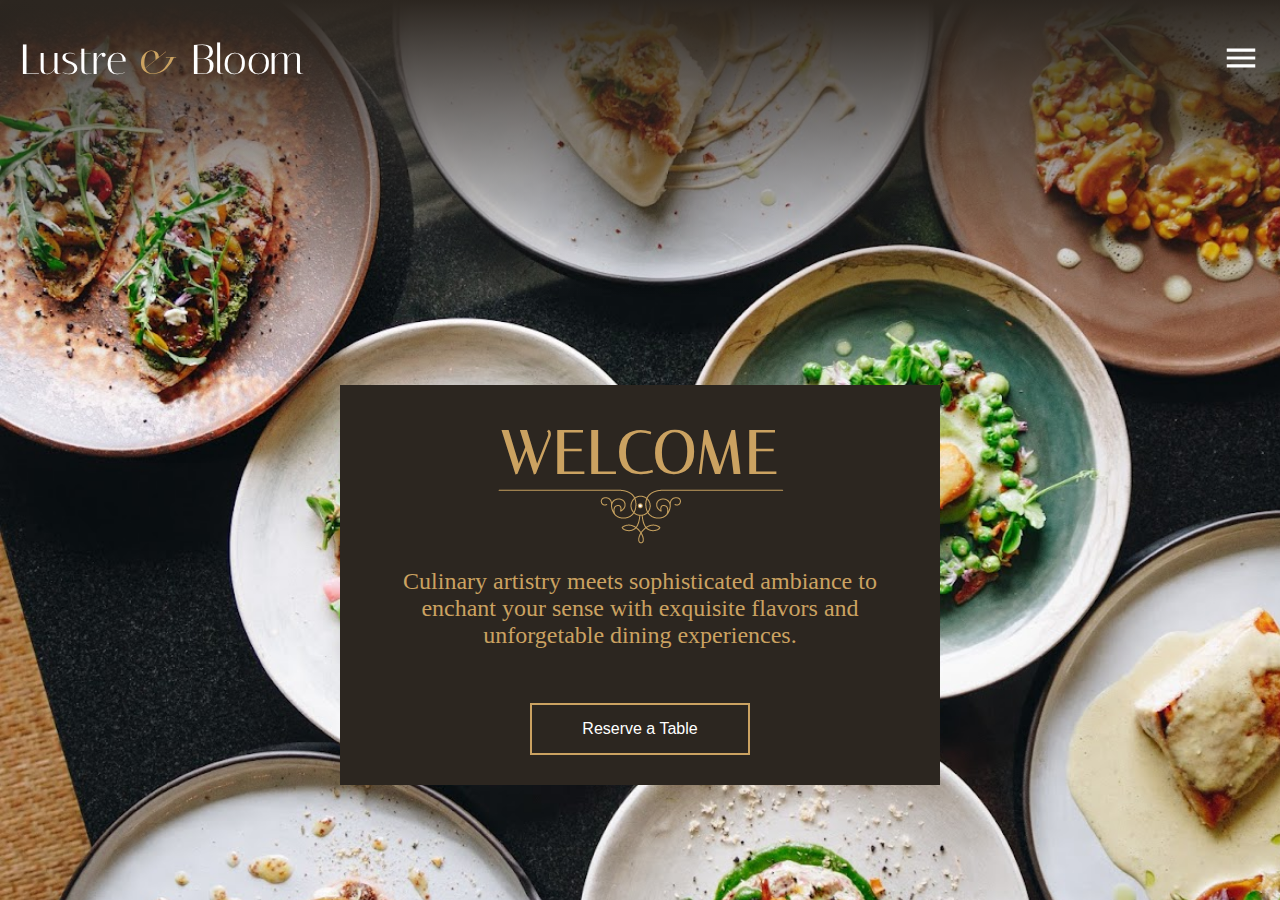
==== commit 17a54d49: "parrallax and slider" ====
--- a/index.html
+++ b/index.html
@@ -8,164 +8,170 @@
     <link rel="icon" href="./assets/images/cropped-favicon1-1-300x200.png">
 </head>
 <body>
-    <header>
-        <div class="nav-brand-container nav-brand-fixed">
-            <div class="brand">
-                <h1 class="brand-name">Lustre <span class="and">&</span> Bloom</h1>
-            </div>
-            <div>
-                <input type="checkbox" id="active-menu" class="menu-toggle">
-                <label for="active-menu" class="open-menu">
-                    <svg xmlns="http://www.w3.org/2000/svg" height="38px" viewBox="0 -960 960 960" width="38px" fill="#5f6368"><path d="M120-240v-80h720v80H120Zm0-200v-80h720v80H120Zm0-200v-80h720v80H120Z"/></svg>
-                </label>
-                <label for="active-menu" class="close-outer-menu">
-                    <svg xmlns="http://www.w3.org/2000/svg" height="38px" viewBox="0 -960 960 960" width="38px" fill="#5f6368"><path d="m256-200-56-56 224-224-224-224 56-56 224 224 224-224 56 56-224 224 224 224-56 56-224-224-224 224Z"/></svg>
-                </label>
-                <nav>
-                    <label for="active-menu" class="close-menu">
+    <div class="parallax">
+        <header>
+            <div class="nav-brand-container nav-brand-fixed">
+                <div class="brand">
+                    <h1 class="brand-name">Lustre <span class="and">&</span> Bloom</h1>
+                </div>
+                <div>
+                    <input type="checkbox" id="active-menu" class="menu-toggle">
+                    <label for="active-menu" class="open-menu">
+                        <svg xmlns="http://www.w3.org/2000/svg" height="38px" viewBox="0 -960 960 960" width="38px" fill="#5f6368"><path d="M120-240v-80h720v80H120Zm0-200v-80h720v80H120Zm0-200v-80h720v80H120Z"/></svg>
+                    </label>
+                    <label for="active-menu" class="close-outer-menu">
                         <svg xmlns="http://www.w3.org/2000/svg" height="38px" viewBox="0 -960 960 960" width="38px" fill="#5f6368"><path d="m256-200-56-56 224-224-224-224 56-56 224 224 224-224 56 56-224 224 224 224-56 56-224-224-224 224Z"/></svg>
                     </label>
-                    <div class="container-nav-links">
-                        <ul>
-                            <li><a class="home" href="./index.html">Home</a></li>
-                            <li><a href="./lustre_bloom/menu.html">Menu and Wine List</a></li>
-                            <li><a href="./lustre_bloom/reservations.html">Reservations</a></li>
-                            <li><a href="./lustre_bloom/gallery.html">Gallery</a></li>
-                            <li><a href="./lustre_bloom/contact.html">Contact Us</a></li>
-                        </ul>
+                    <nav>
+                        <label for="active-menu" class="close-menu">
+                            <svg xmlns="http://www.w3.org/2000/svg" height="38px" viewBox="0 -960 960 960" width="38px" fill="#5f6368"><path d="m256-200-56-56 224-224-224-224 56-56 224 224 224-224 56 56-224 224 224 224-56 56-224-224-224 224Z"/></svg>
+                        </label>
+                        <div class="container-nav-links">
+                            <ul>
+                                <li><a class="home" href="./index.html">Home</a></li>
+                                <li><a href="./lustre_bloom/menu.html">Menu and Wine List</a></li>
+                                <li><a href="./lustre_bloom/reservations.html">Reservations</a></li>
+                                <li><a href="./lustre_bloom/gallery.html">Gallery</a></li>
+                                <li><a href="./lustre_bloom/contact.html">Contact Us</a></li>
+                            </ul>
+                        </div>
+                    </nav>
+                </div>
+            </div>
+            <div class="header_booking background">
+                <section class="booking-container">
+                    <div>
+                        <h1 class="welcome-heading">WELCOME</h1>
+                        <img src="./assets/images/h1-1.png" alt="heading_art">
+                        <p class="welcome-paragraph">Culinary artistry meets sophisticated ambiance to enchant your sense with exquisite flavors and unforgetable dining experiences.</p>
                     </div>
-                </nav>
+                    <div>
+                        <button class="button-booking">Reserve a Table</button> 
+                    </div>
+                </section>
             </div>
-        </div>
-        <div class="header_booking">
-            <section class="booking-container">
-                <div>
-                    <h1 class="welcome-heading">WELCOME</h1>
-                    <img src="./assets/images/h1-1.png" alt="heading_art">
-                    <p class="welcome-paragraph">Culinary artistry meets sophisticated ambiance to enchant your sense with exquisite flavors and unforgetable dining experiences.</p>
-                </div>
-                <div>
-                    <button class="button-booking">Reserve a Table</button> 
+        </header>
+        <main>
+            <section id="about">
+                <h2></h2>
+            </section>
+            <section id="venue">
+                
+            </section>
+            <section id="food">
+                <div class="food-wrapper">
+                    <div class="food-text-wrapper">
+                        <div class="food-subheading">
+                            <h4>CRUNCHY DELICIOUS</h4>
+                        </div>
+                        <div>
+                            <div class="food-text">
+                                <h2 class="food-heading">From the Garden to the Plate.</h2>
+                                <p class="food-paragraph">Our vegetable dishes are crafted with the same dedication and finesse as our signature smoked meats. Prepared with creative flair and exceptional quality, they promise to delight even the most devoted carnivores."</p>
+                            </div>
+                            <div>
+                                <a href="./lustre_bloom/menu.html" class="view-menu">VIEW FULL MENU</a>
+                            </div>
+                        </div>
+                    </div>
+                    <div class="food-image-container">
+                        <img src="./assets/images/image_5.jpg" alt="" class="large-image">
+                        <img src="./assets/images/pexels-sarah-chai-7262909.jpg" alt="" class="small-image">
+                    </div>
                 </div>
             </section>
-        </div>
-    </header>
-    <main>
-        <section id="about">
-            <h2></h2>
-        </section>
-        <section id="venue">
-            
-        </section>
-        <section id="food">
-            <div class="food-wrapper">
-                <div class="food-text-wrapper">
-                    <div class="food-subheading">
-                        <h4>CRUNCHY DELICIOUS</h4>
+            <section id="drinks">
+                <div class="cursor" id="custom-cursor">
+                    <p>drag</p>
+                </div>
+                <div class="drinks-header">
+                    <div class="drinks-header-image">
+                        <img src="./assets/images/cropped-favicon1-1-300x200.png" alt="">
                     </div>
-                    <div>
-                        <div class="food-text">
-                            <h2 class="food-heading">From the Garden to the Plate.</h2>
-                            <p class="food-paragraph">Our vegetable dishes are crafted with the same dedication and finesse as our signature smoked meats. Prepared with creative flair and exceptional quality, they promise to delight even the most devoted carnivores."</p>
-                        </div>
-                        <div>
-                            <a href="./lustre_bloom/menu.html" class="view-menu">VIEW FULL MENU</a>
-                        </div>
+                    <div class="drinks-heading">
+                        <h3>
+                            Indulge in the finest pours and let every moment shine.
+                        </h3>
+                    </div>
+                    <div class="drinks-header-image">
+                        <img src="./assets/images/cropped-favicon1-1-300x200.png" alt="">
                     </div>
                 </div>
-                <div class="food-image-container">
-                    <img src="./assets/images/image_5.jpg" alt="" class="large-image">
-                    <img src="./assets/images/pexels-sarah-chai-7262909.jpg" alt="" class="small-image">
+                    <div class="slider-wrap">
+                        <div class="slider">
+                            
+                            <div class="slider-image">
+                                <img src="./assets/images/pexels-kadiravsarr-24870624.jpg" alt="">
+                            </div>
+                            <div class="slider-image">
+                                <img src="./assets/images/pexels-ahrphotography-15389024.jpg" alt="">
+                            </div>
+                            <div class="slider-image">
+                                <img src="./assets/images/pexels-airamdphoto-29707900.jpg" alt="">
+                            </div>
+                            <div class="slider-image">
+                                <img src="./assets/images/pexels-jdgromov-8375107.jpg" alt="">
+                            </div>
+                            <div class="slider-image">
+                                <img src="./assets/images/pexels-ekrulila-2615326.jpg" alt="">
+                            </div>
+                            <div class="slider-image">
+                                <img src="./assets/images/pexels-marceloverfe-18030313.jpg" alt="">
+                            </div>
+                        </div>    
+                    </div>
+            </section>
+        </main>
+        <footer>
+            <div class="footer-container">
+                <div class="footer-brand-wrapper">
+                    <div class="footer-brand">
+                        <h1 class="footer-brand-name">Lustre <span class="and">&</span> Bloom</h1>
+                        <div>
+                            <p class="footer-brand-p">Lustre & Bloom is exclusive fine dining restaurant blending the artistry of global flavors with timeless culinary techniques, crafted by award-winning chefs to offer refined dishes best savored in a sophisticated setting</p>
+                         </div>
+                    </div>
+                </div>
+                <div class="footer-info">
+                    <h3>Contact Us</h3>
+                    <div>
+                        +27 00 000 0000
+                        <br>
+                        +27 01 234 5678
+                        <br>
+                        +27 09 876 5432
+                    </div>
+                </div>
+                <div class="footer-info">
+                    <h3>Trading Hours</h3>
+                    <div>
+                        Mondays 12:00 till late
+                        <br>
+                        Tuesday to Sunday 10:00 till late
+                        <br>
+                        Kitchen closes at 00:00
+                    </div>
+                </div>
+                <div class="footer-info">
+                    <h3>Follow Us</h3>
+                    <div class="social-media-icons">
+                        <svg xmlns="http://www.w3.org/2000/svg" width="28" height="28" fill="currentColor" class="bi bi-facebook" viewBox="0 0 16 16">
+                            <path d="M16 8.049c0-4.446-3.582-8.05-8-8.05C3.58 0-.002 3.603-.002 8.05c0 4.017 2.926 7.347 6.75 7.951v-5.625h-2.03V8.05H6.75V6.275c0-2.017 1.195-3.131 3.022-3.131.876 0 1.791.157 1.791.157v1.98h-1.009c-.993 0-1.303.621-1.303 1.258v1.51h2.218l-.354 2.326H9.25V16c3.824-.604 6.75-3.934 6.75-7.951z"/>
+                        </svg>
+                        <svg xmlns="http://www.w3.org/2000/svg" width="28" height="28" fill="currentColor" class="bi bi-twitter" viewBox="0 0 16 16">
+                            <path d="M5.026 15c6.038 0 9.341-5.003 9.341-9.334 0-.14 0-.282-.006-.422A6.685 6.685 0 0 0 16 3.542a6.658 6.658 0 0 1-1.889.518 3.301 3.301 0 0 0 1.447-1.817 6.533 6.533 0 0 1-2.087.793A3.286 3.286 0 0 0 7.875 6.03a9.325 9.325 0 0 1-6.767-3.429 3.289 3.289 0 0 0 1.018 4.382A3.323 3.323 0 0 1 .64 6.575v.045a3.288 3.288 0 0 0 2.632 3.218 3.203 3.203 0 0 1-.865.115 3.23 3.23 0 0 1-.614-.057 3.283 3.283 0 0 0 3.067 2.277A6.588 6.588 0 0 1 .78 13.58a6.32 6.32 0 0 1-.78-.045A9.344 9.344 0 0 0 5.026 15z"/>
+                        </svg>
+                        <svg xmlns="http://www.w3.org/2000/svg" width="28" height="28" fill="currentColor" class="bi bi-linkedin" viewBox="0 0 16 16">
+                            <path d="M0 1.146C0 .513.526 0 1.175 0h13.65C15.474 0 16 .513 16 1.146v13.708c0 .633-.526 1.146-1.175 1.146H1.175C.526 16 0 15.487 0 14.854V1.146zm4.943 12.248V6.169H2.542v7.225h2.401zm-1.2-8.212c.837 0 1.358-.554 1.358-1.248-.015-.709-.52-1.248-1.342-1.248-.822 0-1.359.54-1.359 1.248 0 .694.521 1.248 1.327 1.248h.016zm4.908 8.212V9.359c0-.216.016-.432.08-.586.173-.431.568-.878 1.232-.878.869 0 1.216.662 1.216 1.634v3.865h2.401V9.25c0-2.22-1.184-3.252-2.764-3.252-1.274 0-1.845.7-2.165 1.193v.025h-.016a5.54 5.54 0 0 1 .016-.025V6.169h-2.4c.03.678 0 7.225 0 7.225h2.4z"/>
+                        </svg>
+                        <svg xmlns="http://www.w3.org/2000/svg" width="28" height="28" fill="currentColor" class="bi bi-instagram" viewBox="0 0 16 16">
+                            <path d="M8 0C5.829 0 5.556.01 4.703.048 3.85.088 3.269.222 2.76.42a3.917 3.917 0 0 0-1.417.923A3.927 3.927 0 0 0 .42 2.76C.222 3.268.087 3.85.048 4.7.01 5.555 0 5.827 0 8.001c0 2.172.01 2.444.048 3.297.04.852.174 1.433.372 1.942.205.526.478.972.923 1.417.444.445.89.719 1.416.923.51.198 1.09.333 1.942.372C5.555 15.99 5.827 16 8 16s2.444-.01 3.298-.048c.851-.04 1.434-.174 1.943-.372a3.916 3.916 0 0 0 1.416-.923c.445-.445.718-.891.923-1.417.197-.509.332-1.09.372-1.942C15.99 10.445 16 10.173 16 8s-.01-2.445-.048-3.299c-.04-.851-.175-1.433-.372-1.941a3.926 3.926 0 0 0-.923-1.417A3.911 3.911 0 0 0 13.24.42c-.51-.198-1.092-.333-1.943-.372C10.443.01 10.172 0 7.998 0h.003zm-.717 1.442h.718c2.136 0 2.389.007 3.232.046.78.035 1.204.166 1.486.275.373.145.64.319.92.599.28.28.453.546.598.92.11.281.24.705.275 1.485.039.843.047 1.096.047 3.231s-.008 2.389-.047 3.232c-.035.78-.166 1.203-.275 1.485a2.47 2.47 0 0 1-.599.919c-.28.28-.546.453-.92.598-.28.11-.704.24-1.485.276-.843.038-1.096.047-3.232.047s-2.39-.009-3.233-.047c-.78-.036-1.203-.166-1.485-.276a2.478 2.478 0 0 1-.92-.598 2.48 2.48 0 0 1-.6-.92c-.109-.281-.24-.705-.275-1.485-.038-.843-.046-1.096-.046-3.233 0-2.136.008-2.388.046-3.231.036-.78.166-1.204.276-1.486.145-.373.319-.64.599-.92.28-.28.546-.453.92-.598.282-.11.705-.24 1.485-.276.738-.034 1.024-.044 2.515-.045v.002zm4.988 1.328a.96.96 0 1 0 0 1.92.96.96 0 0 0 0-1.92zm-4.27 1.122a4.109 4.109 0 1 0 0 8.217 4.109 4.109 0 0 0 0-8.217zm0 1.441a2.667 2.667 0 1 1 0 5.334 2.667 2.667 0 0 1 0-5.334z"/>
+                        </svg>
+                    </div>
                 </div>
             </div>
-        </section>
-        <section id="drinks">
-            <div class="drinks-header">
-                <div class="drinks-header-image">
-                    <img src="./assets/images/cropped-favicon1-1-300x200.png" alt="">
-                </div>
-                <div class="drinks-heading">
-                    <h3>
-                        Indulge in the finest pours and let every moment shine.
-                    </h3>
-                </div>
-                <div class="drinks-header-image">
-                    <img src="./assets/images/cropped-favicon1-1-300x200.png" alt="">
-                </div>
-            </div>
-                <div class="slider-wrap">
-                    <div class="slider">
-                        <div class="slider-image">
-                            <img src="./assets/images/image_11.jpg" alt="">
-                        </div>
-                        <div class="slider-image">
-                            <img src="./assets/images/image_11.jpg" alt="">
-                        </div>
-                        <div class="slider-image">
-                            <img src="./assets/images/image_11.jpg" alt="">
-                        </div>
-                        <div class="slider-image">
-                            <img src="./assets/images/image_11.jpg" alt="">
-                        </div>
-                        <div class="slider-image">
-                            <img src="./assets/images/image_11.jpg" alt="">
-                        </div>
-                        <div class="slider-image">
-                            <img src="./assets/images/image_11.jpg" alt="">
-                        </div>
-                    </div>    
-                </div>
-        </section>
-    </main>
-    <footer>
-        <div class="footer-container">
-            <div class="footer-brand-wrapper">
-                <div class="footer-brand">
-                    <h1 class="footer-brand-name">Lustre <span class="and">&</span> Bloom</h1>
-                    <div>
-                        <p class="footer-brand-p">Lustre & Bloom is exclusive fine dining restaurant blending the artistry of global flavors with timeless culinary techniques, crafted by award-winning chefs to offer refined dishes best savored in a sophisticated setting</p>
-                     </div>
-                </div>
-            </div>
-            <div class="footer-info">
-                <h3>Contact Us</h3>
-                <div>
-                    +27 00 000 0000
-                    <br>
-                    +27 01 234 5678
-                    <br>
-                    +27 09 876 5432
-                </div>
-            </div>
-            <div class="footer-info">
-                <h3>Trading Hours</h3>
-                <div>
-                    Mondays 12:00 till late
-                    <br>
-                    Tuesday to Sunday 10:00 till late
-                    <br>
-                    Kitchen closes at 00:00
-                </div>
-            </div>
-            <div class="footer-info">
-                <h3>Follow Us</h3>
-                <div class="social-media-icons">
-                    <svg xmlns="http://www.w3.org/2000/svg" width="28" height="28" fill="currentColor" class="bi bi-facebook" viewBox="0 0 16 16">
-                        <path d="M16 8.049c0-4.446-3.582-8.05-8-8.05C3.58 0-.002 3.603-.002 8.05c0 4.017 2.926 7.347 6.75 7.951v-5.625h-2.03V8.05H6.75V6.275c0-2.017 1.195-3.131 3.022-3.131.876 0 1.791.157 1.791.157v1.98h-1.009c-.993 0-1.303.621-1.303 1.258v1.51h2.218l-.354 2.326H9.25V16c3.824-.604 6.75-3.934 6.75-7.951z"/>
-                    </svg>
-                    <svg xmlns="http://www.w3.org/2000/svg" width="28" height="28" fill="currentColor" class="bi bi-twitter" viewBox="0 0 16 16">
-                        <path d="M5.026 15c6.038 0 9.341-5.003 9.341-9.334 0-.14 0-.282-.006-.422A6.685 6.685 0 0 0 16 3.542a6.658 6.658 0 0 1-1.889.518 3.301 3.301 0 0 0 1.447-1.817 6.533 6.533 0 0 1-2.087.793A3.286 3.286 0 0 0 7.875 6.03a9.325 9.325 0 0 1-6.767-3.429 3.289 3.289 0 0 0 1.018 4.382A3.323 3.323 0 0 1 .64 6.575v.045a3.288 3.288 0 0 0 2.632 3.218 3.203 3.203 0 0 1-.865.115 3.23 3.23 0 0 1-.614-.057 3.283 3.283 0 0 0 3.067 2.277A6.588 6.588 0 0 1 .78 13.58a6.32 6.32 0 0 1-.78-.045A9.344 9.344 0 0 0 5.026 15z"/>
-                    </svg>
-                    <svg xmlns="http://www.w3.org/2000/svg" width="28" height="28" fill="currentColor" class="bi bi-linkedin" viewBox="0 0 16 16">
-                        <path d="M0 1.146C0 .513.526 0 1.175 0h13.65C15.474 0 16 .513 16 1.146v13.708c0 .633-.526 1.146-1.175 1.146H1.175C.526 16 0 15.487 0 14.854V1.146zm4.943 12.248V6.169H2.542v7.225h2.401zm-1.2-8.212c.837 0 1.358-.554 1.358-1.248-.015-.709-.52-1.248-1.342-1.248-.822 0-1.359.54-1.359 1.248 0 .694.521 1.248 1.327 1.248h.016zm4.908 8.212V9.359c0-.216.016-.432.08-.586.173-.431.568-.878 1.232-.878.869 0 1.216.662 1.216 1.634v3.865h2.401V9.25c0-2.22-1.184-3.252-2.764-3.252-1.274 0-1.845.7-2.165 1.193v.025h-.016a5.54 5.54 0 0 1 .016-.025V6.169h-2.4c.03.678 0 7.225 0 7.225h2.4z"/>
-                    </svg>
-                    <svg xmlns="http://www.w3.org/2000/svg" width="28" height="28" fill="currentColor" class="bi bi-instagram" viewBox="0 0 16 16">
-                        <path d="M8 0C5.829 0 5.556.01 4.703.048 3.85.088 3.269.222 2.76.42a3.917 3.917 0 0 0-1.417.923A3.927 3.927 0 0 0 .42 2.76C.222 3.268.087 3.85.048 4.7.01 5.555 0 5.827 0 8.001c0 2.172.01 2.444.048 3.297.04.852.174 1.433.372 1.942.205.526.478.972.923 1.417.444.445.89.719 1.416.923.51.198 1.09.333 1.942.372C5.555 15.99 5.827 16 8 16s2.444-.01 3.298-.048c.851-.04 1.434-.174 1.943-.372a3.916 3.916 0 0 0 1.416-.923c.445-.445.718-.891.923-1.417.197-.509.332-1.09.372-1.942C15.99 10.445 16 10.173 16 8s-.01-2.445-.048-3.299c-.04-.851-.175-1.433-.372-1.941a3.926 3.926 0 0 0-.923-1.417A3.911 3.911 0 0 0 13.24.42c-.51-.198-1.092-.333-1.943-.372C10.443.01 10.172 0 7.998 0h.003zm-.717 1.442h.718c2.136 0 2.389.007 3.232.046.78.035 1.204.166 1.486.275.373.145.64.319.92.599.28.28.453.546.598.92.11.281.24.705.275 1.485.039.843.047 1.096.047 3.231s-.008 2.389-.047 3.232c-.035.78-.166 1.203-.275 1.485a2.47 2.47 0 0 1-.599.919c-.28.28-.546.453-.92.598-.28.11-.704.24-1.485.276-.843.038-1.096.047-3.232.047s-2.39-.009-3.233-.047c-.78-.036-1.203-.166-1.485-.276a2.478 2.478 0 0 1-.92-.598 2.48 2.48 0 0 1-.6-.92c-.109-.281-.24-.705-.275-1.485-.038-.843-.046-1.096-.046-3.233 0-2.136.008-2.388.046-3.231.036-.78.166-1.204.276-1.486.145-.373.319-.64.599-.92.28-.28.546-.453.92-.598.282-.11.705-.24 1.485-.276.738-.034 1.024-.044 2.515-.045v.002zm4.988 1.328a.96.96 0 1 0 0 1.92.96.96 0 0 0 0-1.92zm-4.27 1.122a4.109 4.109 0 1 0 0 8.217 4.109 4.109 0 0 0 0-8.217zm0 1.441a2.667 2.667 0 1 1 0 5.334 2.667 2.667 0 0 1 0-5.334z"/>
-                    </svg>
-                </div>
-            </div>
-        </div>
-    </footer>
+        </footer>
+    </div>
     <script src="code.js"></script>
 </body>
 </html>--- a/style.css
+++ b/style.css
@@ -11,7 +11,7 @@
 
 *{
     box-sizing: border-box;
-    border: 2px solid aqua;
+    /* border: 2px solid aqua; */
 }
 
 *::after,
@@ -35,12 +35,16 @@
     height: 100%;
 }
 
+.parallax{
+    height: 100vh;
+    overflow-y: auto;
+}
+
 header, main, footer{
     margin: 0;
     padding: 0;
     width:100%;
 }
-
 
 .nav-brand-container{
     position: fixed;
@@ -56,10 +60,9 @@
     transition: background-color 0.2s ease-in;
 }
 
-body.scroll .nav-brand-container{
+.parallax.scroll .nav-brand-container{
     background-color: #2c2620; 
 }
-
 
 .and{
     color: var(--accent-color-1);
@@ -91,8 +94,6 @@
     flex-direction: column;
     justify-content: center;
     align-items: center;
-    /* border-top-left-radius: 120px;
-    border-top-right-radius: 120px;  */
     border-bottom-left-radius: 0; 
     border-bottom-right-radius: 0; 
     overflow: hidden;
@@ -106,7 +107,7 @@
     left: 0;
     right: 0;
     bottom: 0;
-    background: linear-gradient(to bottom, #2c2620, transparent 30%), url('your-image.jpg') no-repeat center/cover;
+    background: linear-gradient(to bottom, #2c2620, transparent 30%);
     z-index: 1;
 }
 
@@ -230,7 +231,7 @@
     font-weight: 500;
     font-size: 16px;
     transition: background-color 0.2s ease-in;
-    z-index: 99;
+    z-index: 98;
     pointer-events: auto; 
 }
 
@@ -345,51 +346,61 @@
     height: auto;
 }
 
-
-
-
 .slider::-webkit-scrollbar{
     display: none;
 }
 
 .slider{
-    display: grid;
-    grid-auto-flow: column;
-    /* grid-auto-columns: 21%; */
+    display: flex;
     gap: 2rem;
-    overflow-x: auto;
-    
-    /* position: absolute;
-    top: 0%;
-    left: 0%;
-    display: flex;
-    gap: 25px;
-    height: 100%;
-    width: 100%;*/
-    /* overflow-y: hidden;  */
-    scroll-snap-type: inline mandatory; 
-}
-
-.slider-image{
- 
-}
+    overflow-x: scroll;
+    overflow-y: hidden;
+    overscroll-behavior:auto;
+    scroll-padding: 2rem;
+    cursor: url('./assets/images/drag.svg'), grab;
+    padding-left: 3.5rem;
+}
+
+
+
+.slider.active{
+    cursor: url('./assets/images/drag.svg'), grab;
+    cursor: -webkit-grabbing;
+    transform: scale(1);
+}
+
+/* #custom-cursor {
+    position: absolute;
+    width: 50px;
+    height: 50px;
+    background-color: rgba(0, 0, 0, 0.7);
+    border-radius: 100%;  
+    pointer-events: none;
+    opacity: 0;  
+    transition: transform 0.1s ease;
+    z-index: 99;  
+    display: none;  
+    color: white;
+    display: flex;
+    align-items: center;
+    justify-content: center;
+    font-size: 12px;
+    font-family: Arial, sans-serif;
+}
+
+.slider:hover #custom-cursor {
+    opacity: 1;
+} */
 
 .slider-image img {
     -webkit-user-drag: none;
     -moz-user-drag: none;
     -o-user-drag: none;
-    user-drag: none;
+    object-fit: cover;
     width: 400px;
-    height: auto;
+    height: 100%;
+    overflow: hidden;
     border-radius: 100px;
-}
-
-.slider-image{
-    /* position: relative;
-    display: flex;
-    align-items: center;
-    justify-content: center; */
-    /* height: auto; */
 }
 
 footer{
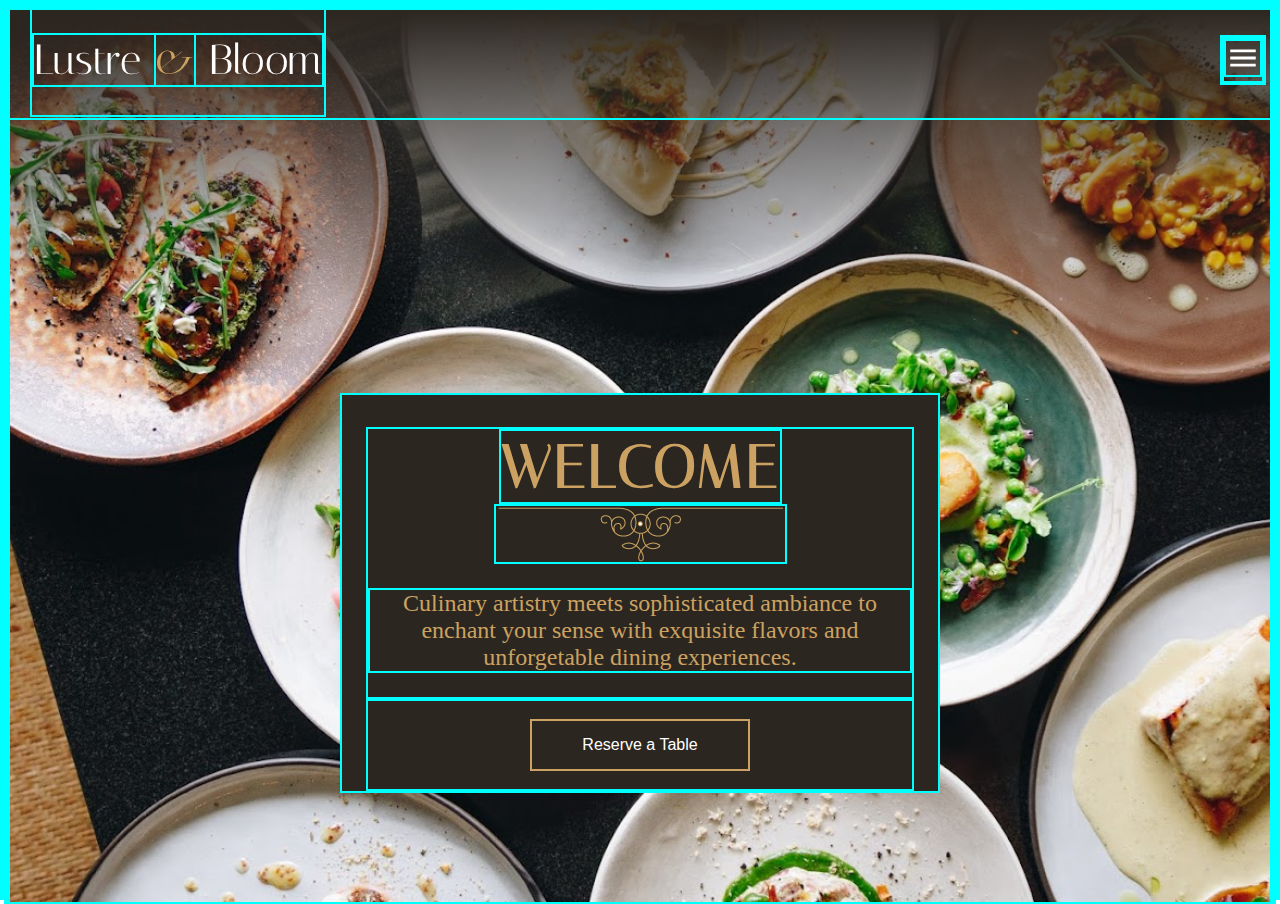
==== commit 5839f04f: "updates" ====
--- a/index.html
+++ b/index.html
@@ -50,7 +50,7 @@
                     </div>
                 </section>
             </div>
-        </header>
+        <header>
         <main>
             <section id="about">
                 <h2></h2>
--- a/style.css
+++ b/style.css
@@ -11,7 +11,7 @@
 
 *{
     box-sizing: border-box;
-    /* border: 2px solid aqua; */
+    border: 2px solid aqua;
 }
 
 *::after,
@@ -37,6 +37,7 @@
 
 .parallax{
     height: 100vh;
+    width: 100%;
     overflow-y: auto;
 }
 
@@ -50,7 +51,7 @@
     position: fixed;
     height: 120px;
     width: 100%;
-    top: 0;               
+    top: 0;              
     background-color: transparent;
     display: flex;
     justify-content: space-between;
@@ -103,6 +104,7 @@
 .header_booking::before{
     content: '';
     position: absolute;
+    width: 100%;
     top: 0;
     left: 0;
     right: 0;
@@ -119,7 +121,8 @@
     position: fixed;
     display: flex;
     height: 100%;
-    width: 300px;
+    width: 100%;
+    /* width: 300px; */
     top: 0;
     right: 0;
     opacity: 0;
